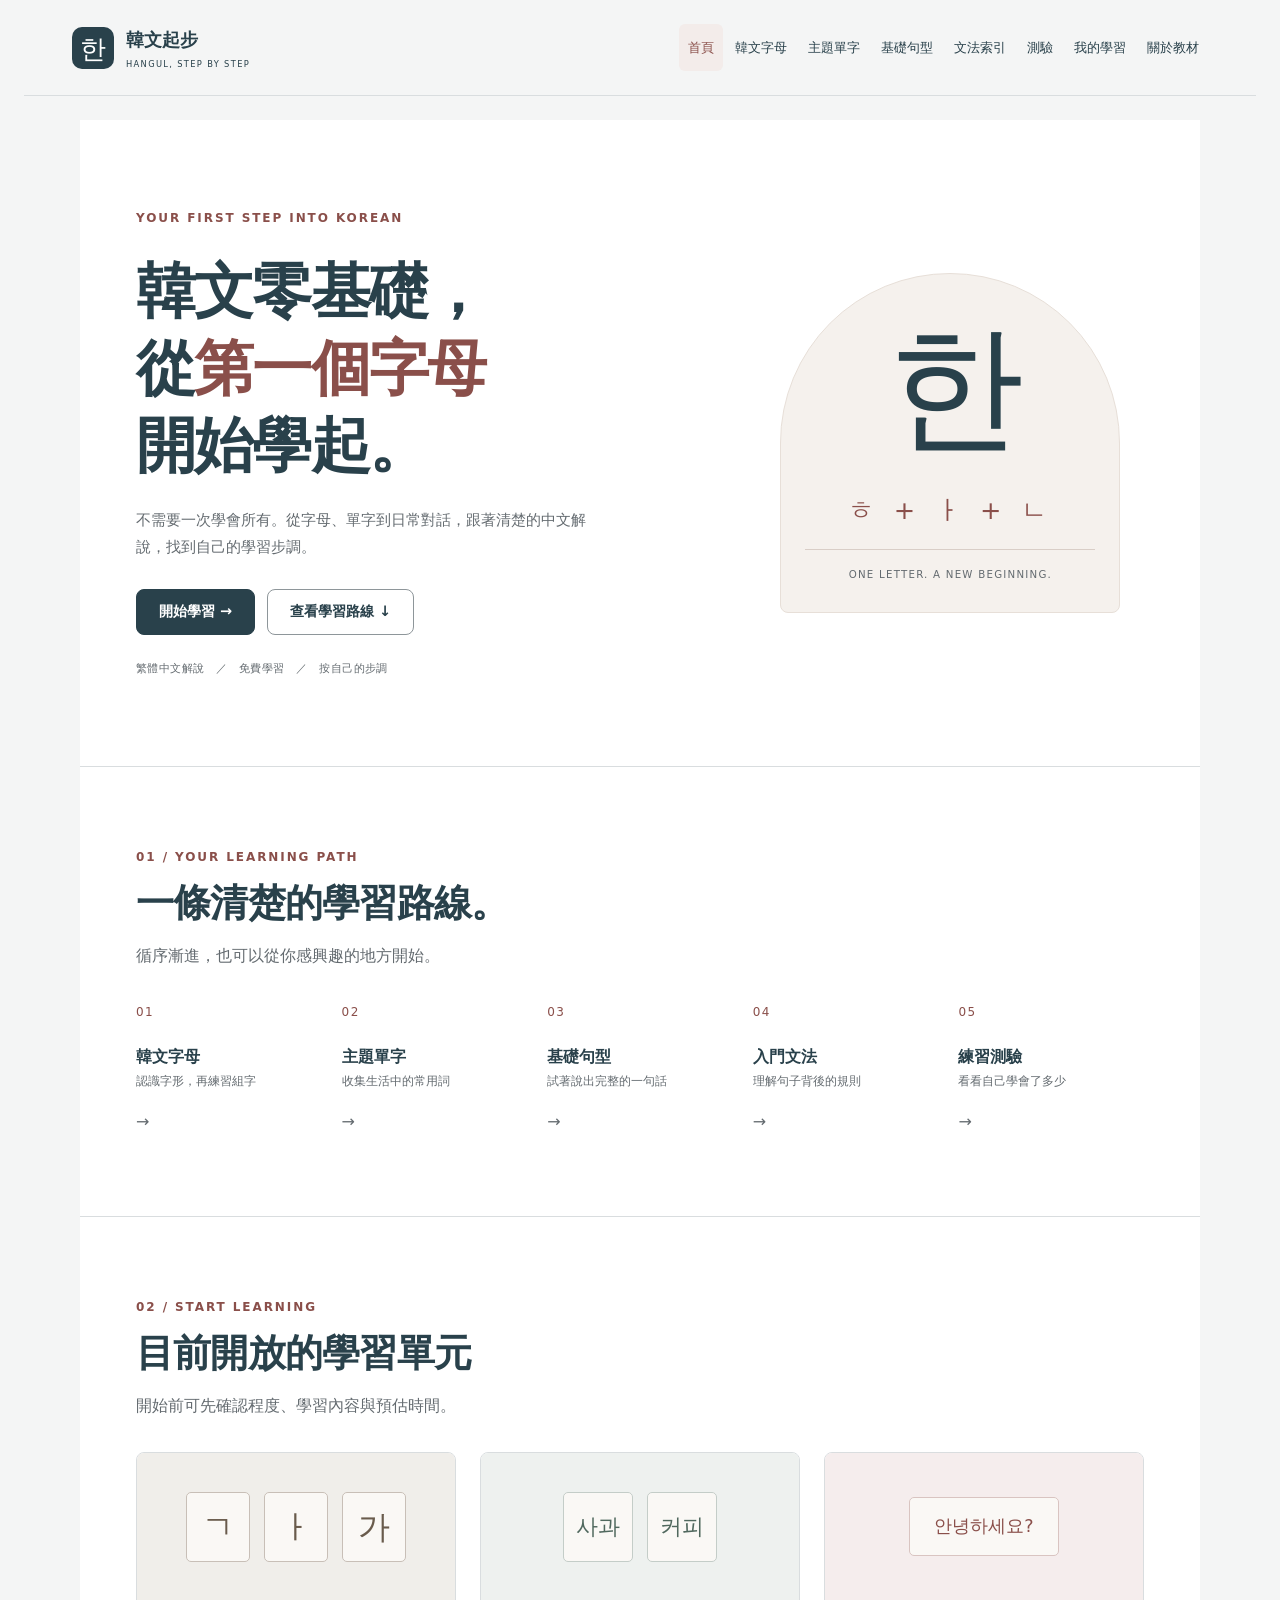
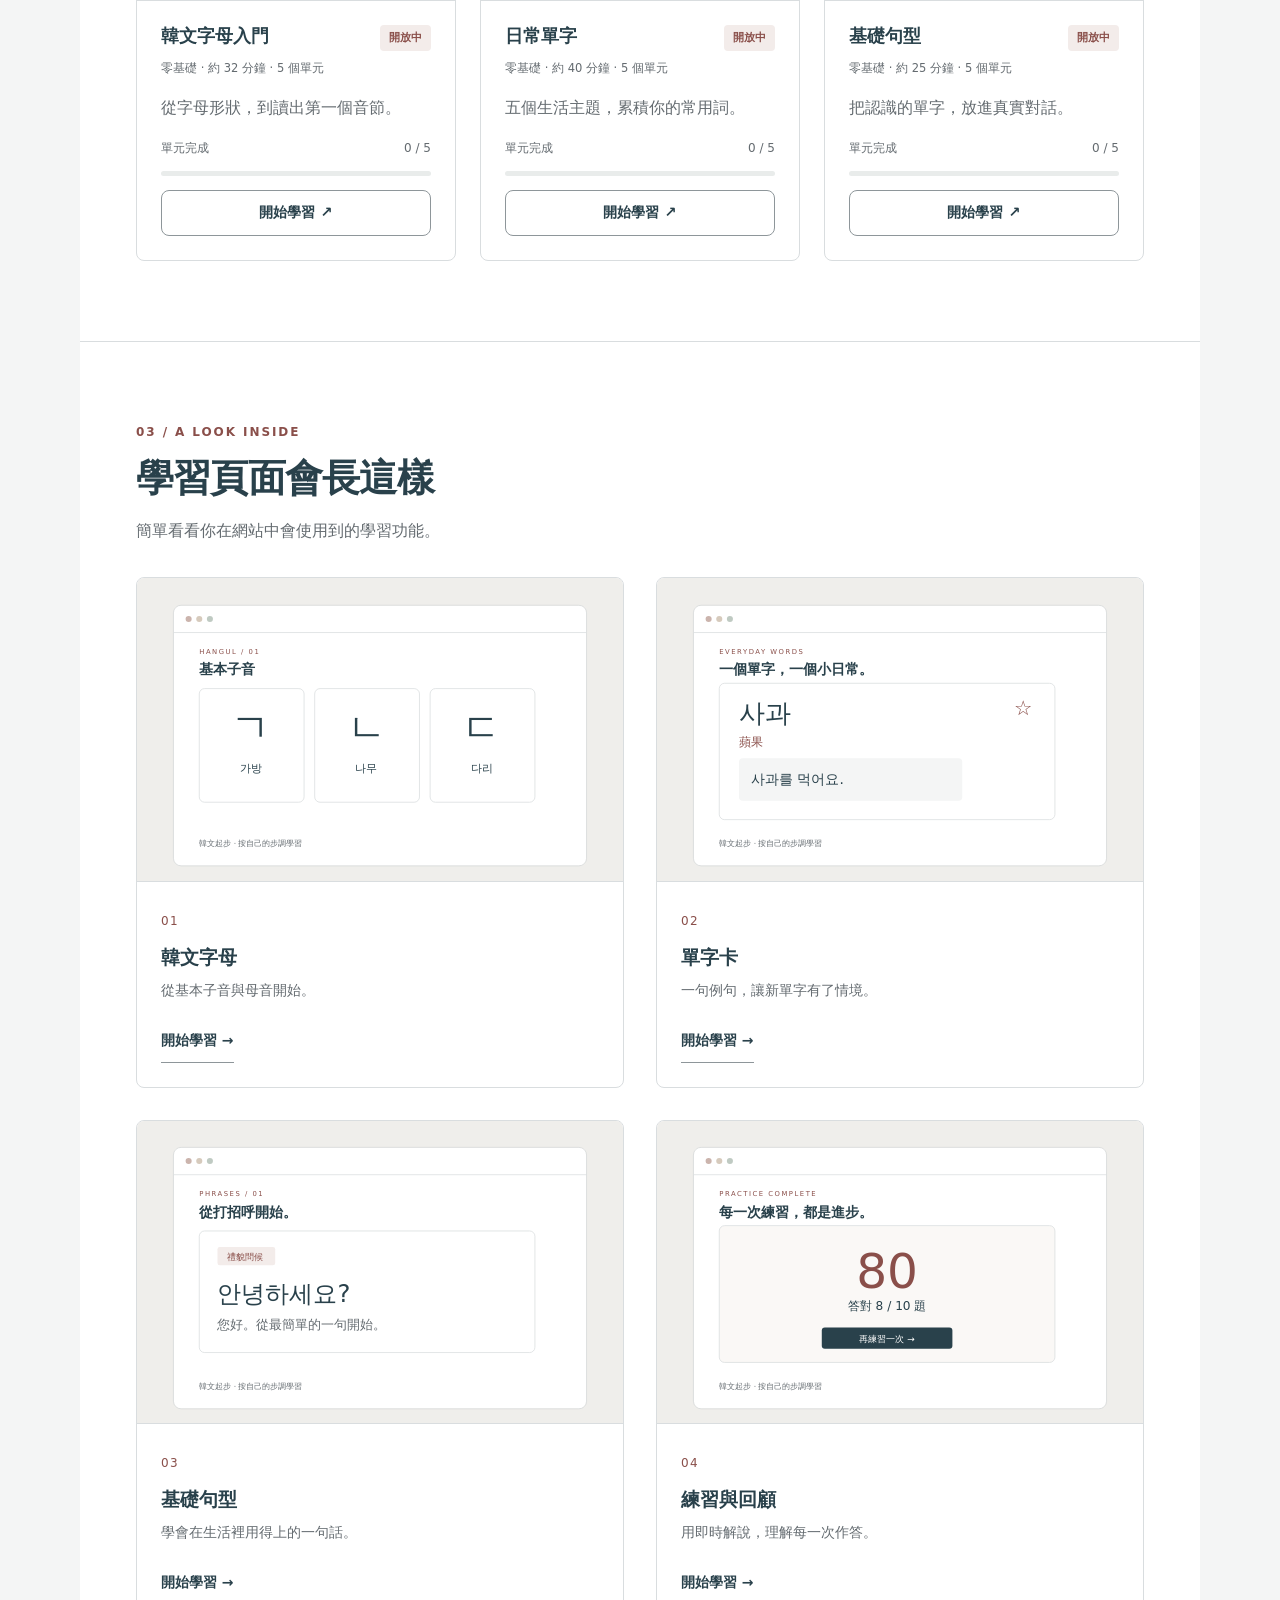
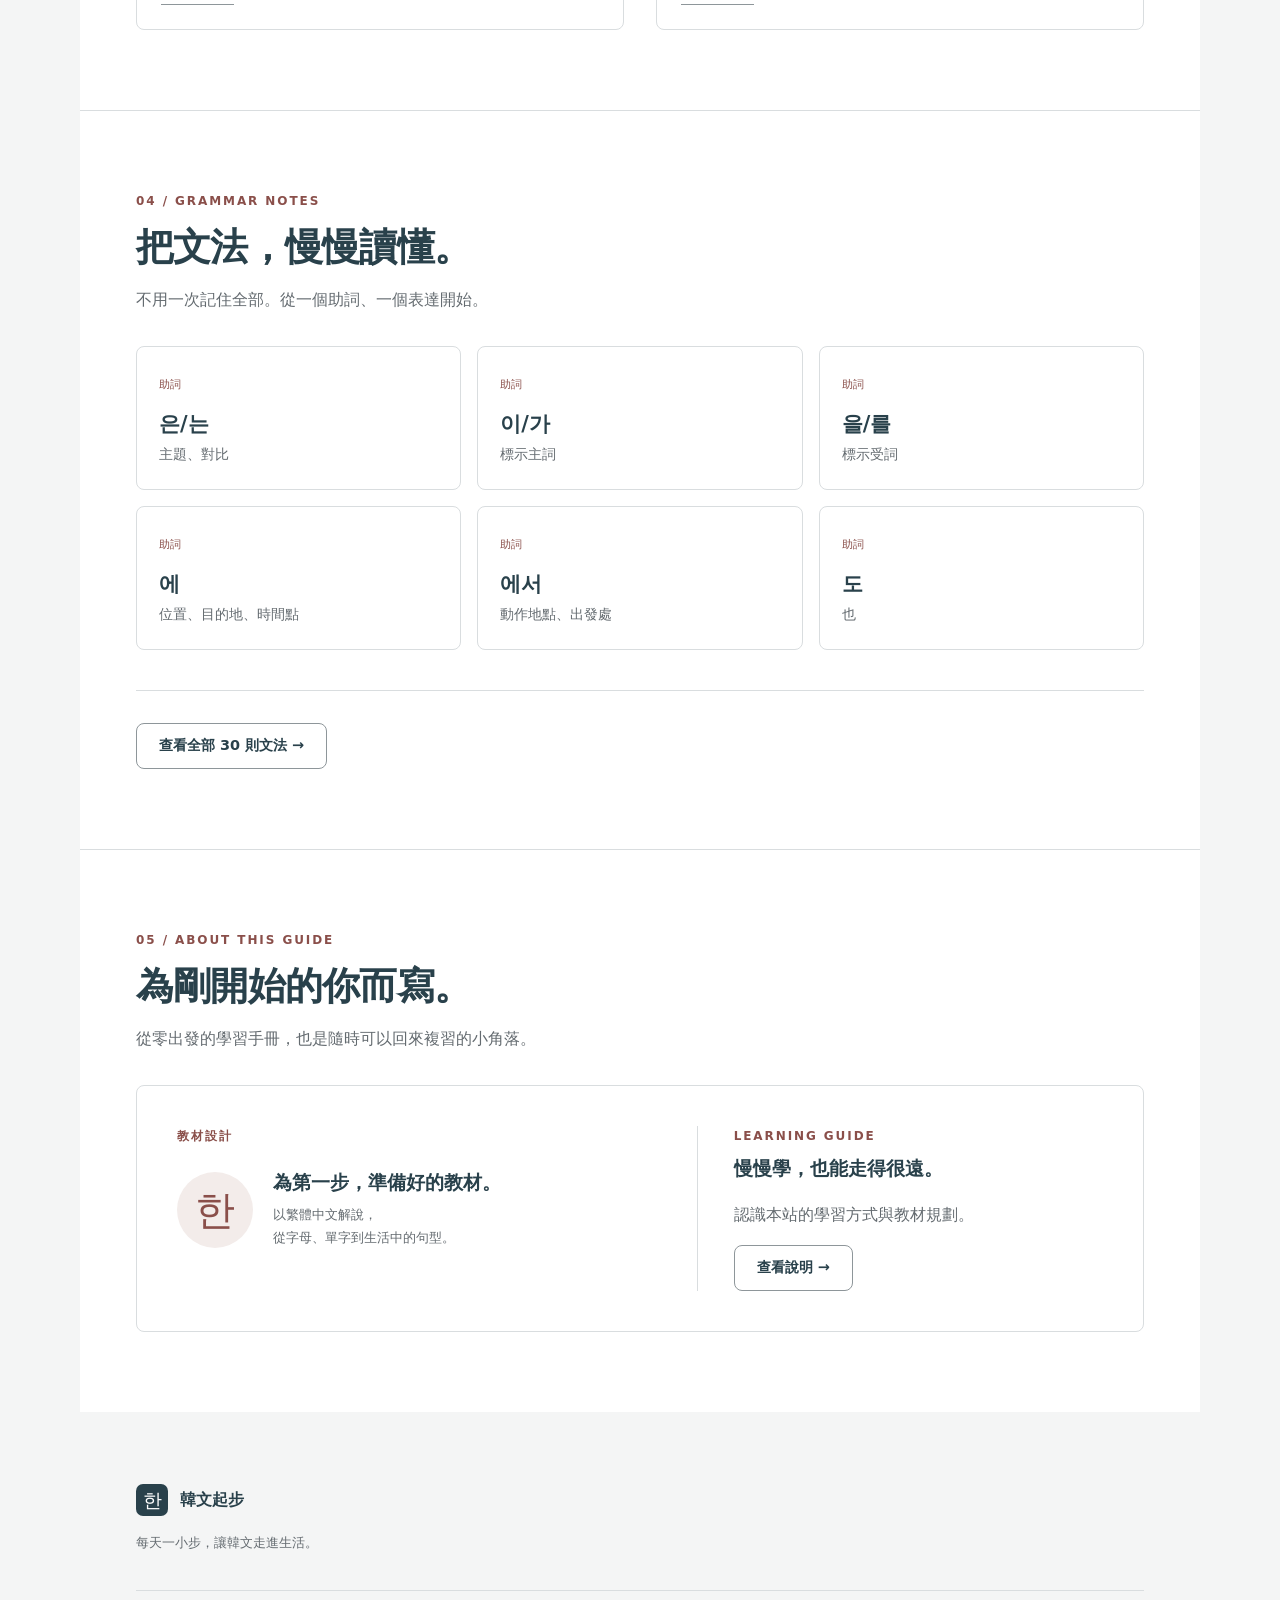
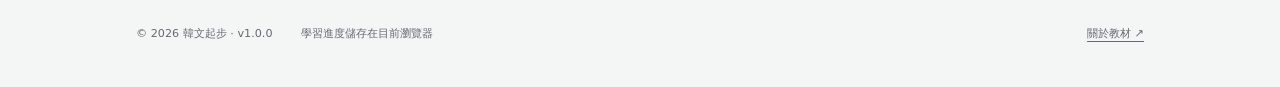
==== index.html @ 3eb202f6 "git commit" ====
<!doctype html>
<html lang="zh-Hant">
<head>
  <meta charset="utf-8">
  <meta name="viewport" content="width=device-width, initial-scale=1">
  <meta name="description" content="韓文起步：以繁體中文，從韓文字母、日常單字到句型與文法，按自己的步調開始學習。">
  <meta name="theme-color" content="#29414b">
  <meta name="application-name" content="韓文起步">
  <title>韓文起步｜從第一個字母開始</title>
  <link rel="icon" type="image/svg+xml" href="./assets/images/favicon.svg">
  <link rel="stylesheet" href="./assets/css/tokens.css">
  <link rel="stylesheet" href="./assets/css/base.css">
  <link rel="stylesheet" href="./assets/css/components.css">
  <link rel="stylesheet" href="./assets/css/pages.css">
  <script type="module" src="./assets/js/app.js"></script>
</head>
<body>
  <a class="skip-link" href="#main">跳至主要內容</a>
  <header class="site-header">
    <a class="brand" href="#/home" aria-label="韓文起步，回首頁"><span class="brand-mark" lang="ko">한</span><span>韓文起步<small>HANGUL, STEP BY STEP</small></span></a>
    <nav id="desktop-nav" class="desktop-nav" aria-label="主要導覽"></nav>
    <button id="menu-toggle" class="menu-toggle" aria-label="開啟選單" aria-expanded="false" aria-controls="mobile-menu"><span></span><span></span><span></span></button>
  </header>
  <dialog id="mobile-menu" class="mobile-menu" aria-label="主要導覽"><nav id="mobile-nav" aria-label="行動版主要導覽"></nav><button id="menu-close" class="button secondary">關閉選單 ×</button></dialog>
  <div id="storage-notice" class="notice global-notice" role="status" hidden></div>
  <main id="main" tabindex="-1"><div class="loading" role="status">正在準備你的韓文學習手冊…</div></main>
  <footer class="site-footer"><a class="brand footer-brand" href="#/home"><span class="brand-mark" lang="ko">한</span><span>韓文起步</span></a><p>每天一小步，讓韓文走進生活。</p><div class="footer-meta"><span>© 2026 韓文起步 · v1.0.0</span><span>學習進度儲存在目前瀏覽器</span><a href="#/about">關於教材 ↗</a></div></footer>
  <dialog id="confirm-dialog" class="confirm-dialog" aria-labelledby="dialog-title" aria-describedby="dialog-description"><h2 id="dialog-title"></h2><p id="dialog-description"></p><div class="actions"><button id="dialog-cancel" class="button secondary">取消</button><button id="dialog-confirm" class="button">確定</button></div></dialog>
  <div id="announcer" class="sr-only" role="status" aria-live="polite"></div>
  <noscript><p class="notice">請啟用 JavaScript，才能使用教材、測驗與學習進度。</p></noscript>
</body>
</html>
---- assets/css/tokens.css ----
:root {
  --color-bg: #f4f5f5;
  --color-surface: #fff;
  --color-text: #29414b;
  --color-text-muted: #646b70;
  --color-border: #d9dddf;
  --color-border-strong: #8e969a;
  --color-accent: #8a4f4a;
  --color-accent-soft: #f3ecea;
  --color-success: #2c7a68;
  --color-danger: #a85151;
  --color-focus: #29414b;
  --font-sans: system-ui, -apple-system, "PingFang TC", "Microsoft JhengHei", "Noto Sans TC", "Apple SD Gothic Neo", "Malgun Gothic", "Noto Sans KR", sans-serif;
  --container-width: 1120px;
  --content-width: 840px;
  --radius-sm: 8px;
  --radius-md: 16px;
  --space-1: 8px;
  --space-2: 16px;
  --space-3: 24px;
  --space-4: 32px;
  --space-5: 48px;
  --space-6: 72px;
  --space-7: 112px;
}
---- assets/css/base.css ----
* { box-sizing: border-box; }
html { scroll-behavior: smooth; }
body { margin: 0; background: var(--color-bg); color: var(--color-text); font: 1rem/1.75 var(--font-sans); }
body.menu-open, body.dialog-open { overflow: hidden; }
button, input, select { font: inherit; }
button, a { -webkit-tap-highlight-color: transparent; }
button { cursor: pointer; }
a { color: inherit; text-underline-offset: 4px; }
img { display: block; max-width: 100%; height: auto; }
h1, h2, h3, p { margin-top: 0; }
h1, h2, h3 { line-height: 1.3; }
h3 { font-size: 1.2rem; }
p { margin-bottom: 1rem; }
button:disabled { cursor: not-allowed; opacity: .55; }
[hidden] { display: none !important; }
:focus-visible { outline: 2px solid var(--color-focus); outline-offset: 4px; }
h1:focus, main:focus { outline: none; }
::selection { background: #ead5ce; }
.sr-only { position: absolute; width: 1px; height: 1px; padding: 0; margin: -1px; overflow: hidden; clip-path: inset(50%); white-space: nowrap; border: 0; }
.skip-link { position: fixed; top: 8px; left: 8px; padding: 12px 24px; z-index: 100; background: white; transform: translateY(-160%); }
.skip-link:focus { transform: translateY(0); }
#main { max-width: var(--container-width); min-height: 65vh; margin: 0 auto; background: var(--color-surface); }
.section, .page-hero, .reading { padding: 48px 20px; }
.section + .section { border-top: 1px solid var(--color-border); }
.reading { max-width: var(--content-width); margin: auto; }
.page-hero { border-bottom: 1px solid var(--color-border); }
.page-title { font-size: clamp(2.25rem, 5vw, 4.5rem); line-height: 1.12; font-weight: 700; letter-spacing: -.03em; margin-bottom: 24px; }
.section-title { font-size: clamp(1.75rem, 3vw, 2.75rem); line-height: 1.2; letter-spacing: -.02em; margin-bottom: 16px; }
.eyebrow { color: var(--color-accent); font-size: .75rem; letter-spacing: .16em; font-weight: 650; margin-bottom: 24px; }
.muted, .description { color: var(--color-text-muted); }
.description { max-width: 650px; }
.section-heading { margin-bottom: 32px; }
.section-heading .eyebrow { margin-bottom: 12px; }
.section-heading p:last-child { margin-bottom: 0; }
.grid { display: grid; grid-template-columns: minmax(0, 1fr); gap: 24px; }
.stack { display: grid; gap: 24px; }
.actions { display: flex; flex-wrap: wrap; align-items: center; gap: 12px; }
.loading { padding: 80px 24px; text-align: center; }
@media (min-width: 600px) {
  .section, .page-hero, .reading { padding: 64px 32px; }
  .grid { grid-template-columns: repeat(2, minmax(0, 1fr)); }
}
@media (min-width: 1024px) {
  #main { margin-top: 24px; margin-bottom: 24px; }
  .section { padding: 80px 56px; }
  .page-hero { padding: 88px 56px; }
  .reading { padding: 64px 32px; }
  .grid { grid-template-columns: repeat(3, minmax(0, 1fr)); }
}
@media (prefers-reduced-motion: reduce) {
  *, *::before, *::after { scroll-behavior: auto !important; transition: none !important; animation: none !important; }
  .card:hover { transform: none !important; }
}
---- assets/css/components.css ----
.site-header { display: flex; align-items: center; justify-content: space-between; gap: 16px; min-height: 72px; max-width: 1232px; padding: 12px 20px; margin: auto; border-bottom: 1px solid var(--color-border); }
.brand { display: inline-flex; align-items: center; gap: 12px; text-decoration: none; font-size: 1.15rem; font-weight: 700; flex-shrink: 0; }
.brand-mark { display: grid; place-items: center; width: 42px; height: 42px; background: var(--color-text); color: white; border-radius: 10px; font-size: 1.6rem; font-weight: 500; }
.brand small { display: block; margin-top: 1px; font-size: .52rem; letter-spacing: .16em; font-weight: 500; }
.desktop-nav { display: none; gap: 3px; align-items: center; }
.nav-link { text-decoration: none; padding: 12px 9px; min-height: 44px; font-size: .83rem; border-radius: 6px; }
.nav-link:hover, .nav-link[aria-current="page"] { color: var(--color-accent); background: var(--color-accent-soft); }
.menu-toggle { display: grid; align-content: center; gap: 5px; width: 48px; height: 48px; padding: 12px; background: transparent; border: 1px solid var(--color-border-strong); border-radius: 8px; }
.menu-toggle span { height: 2px; background: var(--color-text); }
.mobile-menu { position: fixed; inset: 0 0 0 auto; width: min(340px, 90vw); height: 100dvh; max-height: none; border: 0; margin: 0; padding: 36px 24px; background: white; color: var(--color-text); }
.mobile-menu nav { display: grid; gap: 5px; margin-bottom: 24px; }
.mobile-menu .nav-link { font-size: 1rem; padding: 12px; }
dialog::backdrop { background: rgb(24 38 43 / .4); }
.button { display: inline-flex; align-items: center; justify-content: center; gap: 10px; padding: 11px 22px; min-height: 46px; border: 1px solid var(--color-text); border-radius: var(--radius-sm); background: var(--color-text); color: white; font-size: .9rem; font-weight: 600; line-height: 1.5; text-decoration: none; transition: background .18s; }
.button:hover:not(:disabled) { background: #3c5661; }
.button.secondary { background: white; color: var(--color-text); border-color: var(--color-border-strong); }
.button.secondary:hover:not(:disabled) { background: var(--color-bg); }
.button.small { font-size: .8rem; padding: 10px 14px; }
.button.done { color: var(--color-success); background: #f0f7f4; border-color: var(--color-success); }
.text-link { display: inline-flex; align-items: center; min-height: 44px; font-weight: 600; font-size: .875rem; text-decoration: none; border-bottom: 1px solid var(--color-border-strong); }
.card { border: 1px solid var(--color-border); border-radius: var(--radius-sm); background: white; padding: 24px; min-width: 0; }
a.card { display: block; color: inherit; text-decoration: none; transition: border-color .18s, transform .18s, box-shadow .18s; }
a.card:hover { border-color: var(--color-border-strong); transform: translateY(-2px); box-shadow: 0 4px 12px rgb(41 65 75 / .04); }
.card p:last-child { margin-bottom: 0; }
.card-top { display: flex; justify-content: space-between; align-items: flex-start; gap: 12px; }
.badge { display: inline-block; padding: 3px 9px; background: var(--color-accent-soft); color: var(--color-accent); border-radius: 4px; font-size: .7rem; white-space: nowrap; font-weight: 600; }
.badge.complete { background: #edf5f1; color: var(--color-success); }
.number { color: var(--color-accent); font-size: .75rem; letter-spacing: .12em; }
.progress-track { width: 100%; height: 5px; background: #e9eceb; border-radius: 3px; overflow: hidden; }
.progress-fill { height: 100%; background: var(--color-accent); }
.progress-caption { display: flex; justify-content: space-between; margin: 12px 0; font-size: .75rem; color: var(--color-text-muted); }
.grammar-grid { display: grid; grid-template-columns: minmax(0, 1fr); gap: 16px; }
.grammar-card { min-height: 140px; padding: 22px; }
.grammar-card h3 { font-size: 1.3rem; margin: 14px 0 5px; }
.grammar-card p { font-size: .85rem; color: var(--color-text-muted); }
.grammar-card .category { font-size: .68rem; color: var(--color-accent); }
.read-mark { float: right; color: var(--color-success); }
.filters { display: flex; gap: 10px; flex-wrap: wrap; margin-bottom: 32px; }
.filter { min-height: 44px; padding: 8px 16px; border: 1px solid var(--color-border-strong); border-radius: 6px; color: var(--color-text-muted); background: white; font-size: .85rem; }
.filter[aria-pressed="true"] { background: var(--color-text); border-color: var(--color-text); color: white; }
.notice { padding: 16px 20px; border: 1px solid var(--color-border); border-left: 3px solid var(--color-accent); background: #faf7f5; color: var(--color-text); font-size: .875rem; border-radius: 4px; }
.global-notice { max-width: 1120px; margin: 16px auto; }
.empty-state { text-align: center; border: 1px dashed var(--color-border-strong); padding: 40px 24px; border-radius: 8px; }
.confirm-dialog { width: min(480px, calc(100% - 40px)); padding: 32px; border: 1px solid var(--color-border); border-radius: 16px; color: var(--color-text); }
.confirm-dialog h2 { font-size: 1.4rem; }
.confirm-dialog .actions { justify-content: flex-end; margin-top: 28px; }
.site-footer { max-width: 1120px; margin: auto; padding: 48px 20px 32px; }
.site-footer > p { color: var(--color-text-muted); font-size: .8rem; margin: 16px 0 36px; }
.footer-brand .brand-mark { width: 32px; height: 32px; font-size: 1.2rem; border-radius: 7px; }
.footer-brand { font-size: 1rem; }
.footer-meta { border-top: 1px solid var(--color-border); padding-top: 20px; display: flex; flex-wrap: wrap; gap: 12px 28px; color: var(--color-text-muted); font-size: .7rem; align-items: center; }
.footer-meta a { display: inline-flex; min-height: 44px; align-items: center; }
@media (min-width: 600px) { .grammar-grid { grid-template-columns: repeat(2, minmax(0, 1fr)); } .site-header { padding-inline: 32px; } .site-footer { padding-inline: 32px; } }
@media (min-width: 1024px) { .desktop-nav { display: flex; } .menu-toggle { display: none; } .site-header { min-height: 96px; padding-inline: 48px; } .grammar-grid { grid-template-columns: repeat(3, minmax(0, 1fr)); } .site-footer { padding-inline: 56px; } .footer-meta a { margin-left: auto; } }
---- assets/css/pages.css ----
.home-hero { display: grid; gap: 40px; align-items: center; position: relative; }
.home-hero .page-title { line-height: 1.28; }
.home-hero .page-title em { color: var(--color-accent); font-style: normal; }
.home-hero .description { font-size: .95rem; max-width: 450px; margin-bottom: 28px; }
.hero-footnote { margin: 24px 0 0; color: var(--color-text-muted); font-size: .7rem; letter-spacing: .04em; }
.letter-composition { aspect-ratio: 1; padding: 24px; background: #f5f1ed; border: 1px solid #e7dfd8; border-radius: 50% 50% 8px 8px; display: flex; flex-direction: column; justify-content: center; text-align: center; max-width: 340px; width: 100%; margin: auto; }
.letter-composition .large-hangul { font-size: clamp(5rem, 14vw, 8.5rem); font-weight: 450; line-height: 1.25; letter-spacing: -.08em; }
.letter-composition .letter-equation { font-size: 1.6rem; letter-spacing: .22em; padding: 16px 0; color: var(--color-accent); }
.letter-composition .caption { font-size: .64rem; letter-spacing: .12em; color: var(--color-text-muted); border-top: 1px solid #d9cec7; padding-top: 16px; }
.route-steps { display: grid; gap: 0; }
.route-step { display: grid; grid-template-columns: 34px 1fr 20px; align-items: center; gap: 16px; padding: 22px 0; text-decoration: none; border-bottom: 1px solid var(--color-border); }
.route-step h3 { font-size: 1rem; margin: 0 0 3px; }
.route-step p { font-size: .75rem; margin: 0; color: var(--color-text-muted); }
.route-step:hover h3 { color: var(--color-accent); }
.course-card { padding: 0; overflow: hidden; }
.course-art { height: 148px; background: #f0eeea; display: flex; gap: 14px; align-items: center; justify-content: center; border-bottom: 1px solid var(--color-border); }
.course-art span { display: grid; place-items: center; border: 1px solid #c8bfb7; background: #faf8f5; width: 64px; height: 70px; font-size: 2rem; color: #695b4c; border-radius: 5px; }
.course-art.words { background: #eef1ef; }
.course-art.words span { color: #50685e; border-color: #c4cdc8; width: auto; padding: 12px; font-size: 1.4rem; }
.course-art.sentences { background: #f5eded; }
.course-art.sentences span { font-size: 1.1rem; color: var(--color-accent); width: auto; height: auto; padding: 13px 24px; border-color: #d9c4c1; }
.course-body { padding: 24px; }
.course-body h3 { font-size: 1.1rem; margin-bottom: 10px; }
.course-body .meta { color: var(--color-text-muted); font-size: .72rem; }
.course-body .button { margin-top: 14px; width: 100%; }
.showcase-grid { gap: 32px; }
.showcase-card { padding: 0; overflow: hidden; }
.showcase-card img { width: 100%; aspect-ratio: 16 / 10; object-fit: cover; border-bottom: 1px solid var(--color-border); }
.showcase-body { padding: 24px; }
.showcase-body h3 { margin: 12px 0 8px; }
.showcase-body p { color: var(--color-text-muted); font-size: .85rem; }
.info-card { padding: 32px; display: grid; gap: 32px; }
.info-profile { display: flex; align-items: center; gap: 20px; }
.info-icon { display: grid; place-items: center; flex-shrink: 0; width: 76px; height: 76px; border-radius: 50%; background: var(--color-accent-soft); color: var(--color-accent); font-size: 2.5rem; }
.info-profile h3 { margin-bottom: 8px; }
.info-profile p { font-size: .82rem; }
.info-guide { border-top: 1px solid var(--color-border); padding-top: 24px; }
.info-guide .eyebrow { margin-bottom: 10px; }
.progress-summary { background: #faf8f6; }
.stats { display: grid; gap: 24px; grid-template-columns: repeat(2, minmax(0, 1fr)); }
.stat strong { display: block; font-size: 2.5rem; line-height: 1.2; font-weight: 600; }
.stat span { color: var(--color-text-muted); font-size: .78rem; }
.back-link { margin-bottom: 24px; display: inline-flex; min-height: 44px; align-items: center; color: var(--color-text-muted); font-size: .85rem; }
.lesson-symbol { font-size: 3.5rem; line-height: 1.3; margin-bottom: 20px; }
.letter-grid { display: grid; grid-template-columns: minmax(0, 1fr); gap: 16px; }
.letter-card h2 { font-size: 3.5rem; font-weight: 500; margin: 8px 0 20px; }
.letter-card .explanation { font-size: .85rem; color: var(--color-text-muted); }
.letter-card .example { border-top: 1px solid var(--color-border); padding-top: 14px; font-size: .9rem; }
.speech-note { color: var(--color-text-muted); font-size: .8rem; margin: 0 0 24px; }
.vocabulary-card h2 { font-size: 1.8rem; margin-bottom: 6px; font-weight: 600; overflow-wrap: anywhere; }
.vocabulary-card .meaning { color: var(--color-accent); font-size: .875rem; margin-bottom: 20px; }
.example-block { padding: 20px; background: var(--color-bg); border-radius: 6px; margin: 20px 0; }
.example-block p { margin: 0; }
.example-block [lang="ko"] { font-size: 1.12rem; margin-bottom: 6px; }
.example-block .muted { font-size: .85rem; }
.vocabulary-card .example-block { min-height: 112px; }
.vocabulary-card .actions { margin-top: 20px; }
.favorite[aria-pressed="true"] { border-color: var(--color-accent); color: var(--color-accent); background: var(--color-accent-soft); }
.sentence-card h2 { font-size: clamp(1.35rem, 4vw, 1.9rem); line-height: 1.5; margin-top: 20px; }
.sentence-card .translation { color: var(--color-accent); }
.lesson-end { border-top: 1px solid var(--color-border); margin-top: 40px; padding-top: 32px; }
.grammar-detail h2 { font-size: 1.45rem; margin-top: 36px; }
.grammar-pagination { display: flex; flex-wrap: wrap; justify-content: space-between; gap: 12px; padding-top: 32px; margin-top: 32px; border-top: 1px solid var(--color-border); }
.quiz-banks { display: grid; gap: 12px; margin-bottom: 32px; }
.quiz-bank { display: flex; align-items: center; gap: 14px; border: 1px solid var(--color-border-strong); padding: 18px 20px; border-radius: 8px; cursor: pointer; }
.quiz-bank:has(input:checked) { background: var(--color-accent-soft); border-color: var(--color-accent); }
input[type="radio"] { width: 20px; height: 20px; accent-color: var(--color-accent); flex-shrink: 0; }
.quiz-bank small { display: block; color: var(--color-text-muted); }
fieldset { min-width: 0; margin: 0; padding: 0; border: 0; }
legend { margin-bottom: 20px; font-weight: 600; }
.quiz-header { display: flex; justify-content: space-between; gap: 16px; font-size: .8rem; margin-bottom: 16px; }
.quiz-question { margin: 32px 0; font-size: clamp(1.4rem, 4vw, 2rem); line-height: 1.5; }
.quiz-options { display: grid; gap: 12px; }
.quiz-option { display: flex; align-items: center; gap: 14px; width: 100%; text-align: left; min-height: 64px; padding: 16px; background: white; border: 1px solid var(--color-border-strong); border-radius: 8px; color: var(--color-text); }
.quiz-option .option-letter { display: grid; place-items: center; width: 30px; height: 30px; background: var(--color-bg); border-radius: 5px; font-size: .75rem; flex-shrink: 0; }
.quiz-option[aria-pressed="true"] { border-color: var(--color-text); background: #eef2f3; }
.quiz-option.correct { border-color: var(--color-success); background: #eff7f3; }
.quiz-option.incorrect { border-color: var(--color-danger); background: #faf0ef; }
.quiz-option:disabled { opacity: 1; }
.quiz-feedback { margin: 24px 0; }
.quiz-feedback:empty { display: none; }
.quiz-feedback.success { border-color: var(--color-success); }
.quiz-submit { margin-top: 24px; }
.result-score { font-size: 5rem; line-height: 1.2; color: var(--color-accent); font-weight: 600; }
.result-card { text-align: center; padding: 48px 24px; background: #faf8f6; margin-bottom: 40px; }
.result-card .actions { justify-content: center; margin-top: 24px; }
.review-card p { margin-bottom: 10px; }
.review-card h3 { font-size: 1.05rem; }
.progress-list { list-style: none; padding: 0; }
.progress-list a { display: flex; align-items: center; justify-content: space-between; gap: 16px; min-height: 52px; border-bottom: 1px solid var(--color-border); text-decoration: none; padding: 12px 0; }
.progress-list .completed { color: var(--color-success); font-size: .8rem; }
.reset-area { border-top: 1px solid var(--color-border); margin-top: 40px; padding-top: 32px; }
.reading li > a { display: inline-flex; align-items: center; min-height: 44px; }
@media (min-width: 600px) {
  .letter-grid { grid-template-columns: repeat(2, minmax(0, 1fr)); }
  .showcase-grid { grid-template-columns: repeat(2, minmax(0, 1fr)); }
  .stats { grid-template-columns: repeat(4, minmax(0, 1fr)); }
  .quiz-banks { grid-template-columns: repeat(2, minmax(0, 1fr)); }
}
@media (min-width: 1024px) {
  .home-hero { grid-template-columns: 1.5fr 1fr; }
  .home-hero .page-title { font-size: 3.75rem; }
  .route-steps { grid-template-columns: repeat(5, minmax(0, 1fr)); gap: 20px; }
  .route-step { display: block; padding: 0; border: 0; }
  .route-step .number { display: block; margin-bottom: 24px; }
  .route-step .arrow { display: block; margin-top: 16px; color: var(--color-text-muted); }
  .letter-grid { grid-template-columns: repeat(3, minmax(0, 1fr)); }
  .info-card { grid-template-columns: 1.2fr 1fr; padding: 40px; }
  .info-guide { border-top: 0; border-left: 1px solid var(--color-border); padding: 0 0 0 36px; }
}
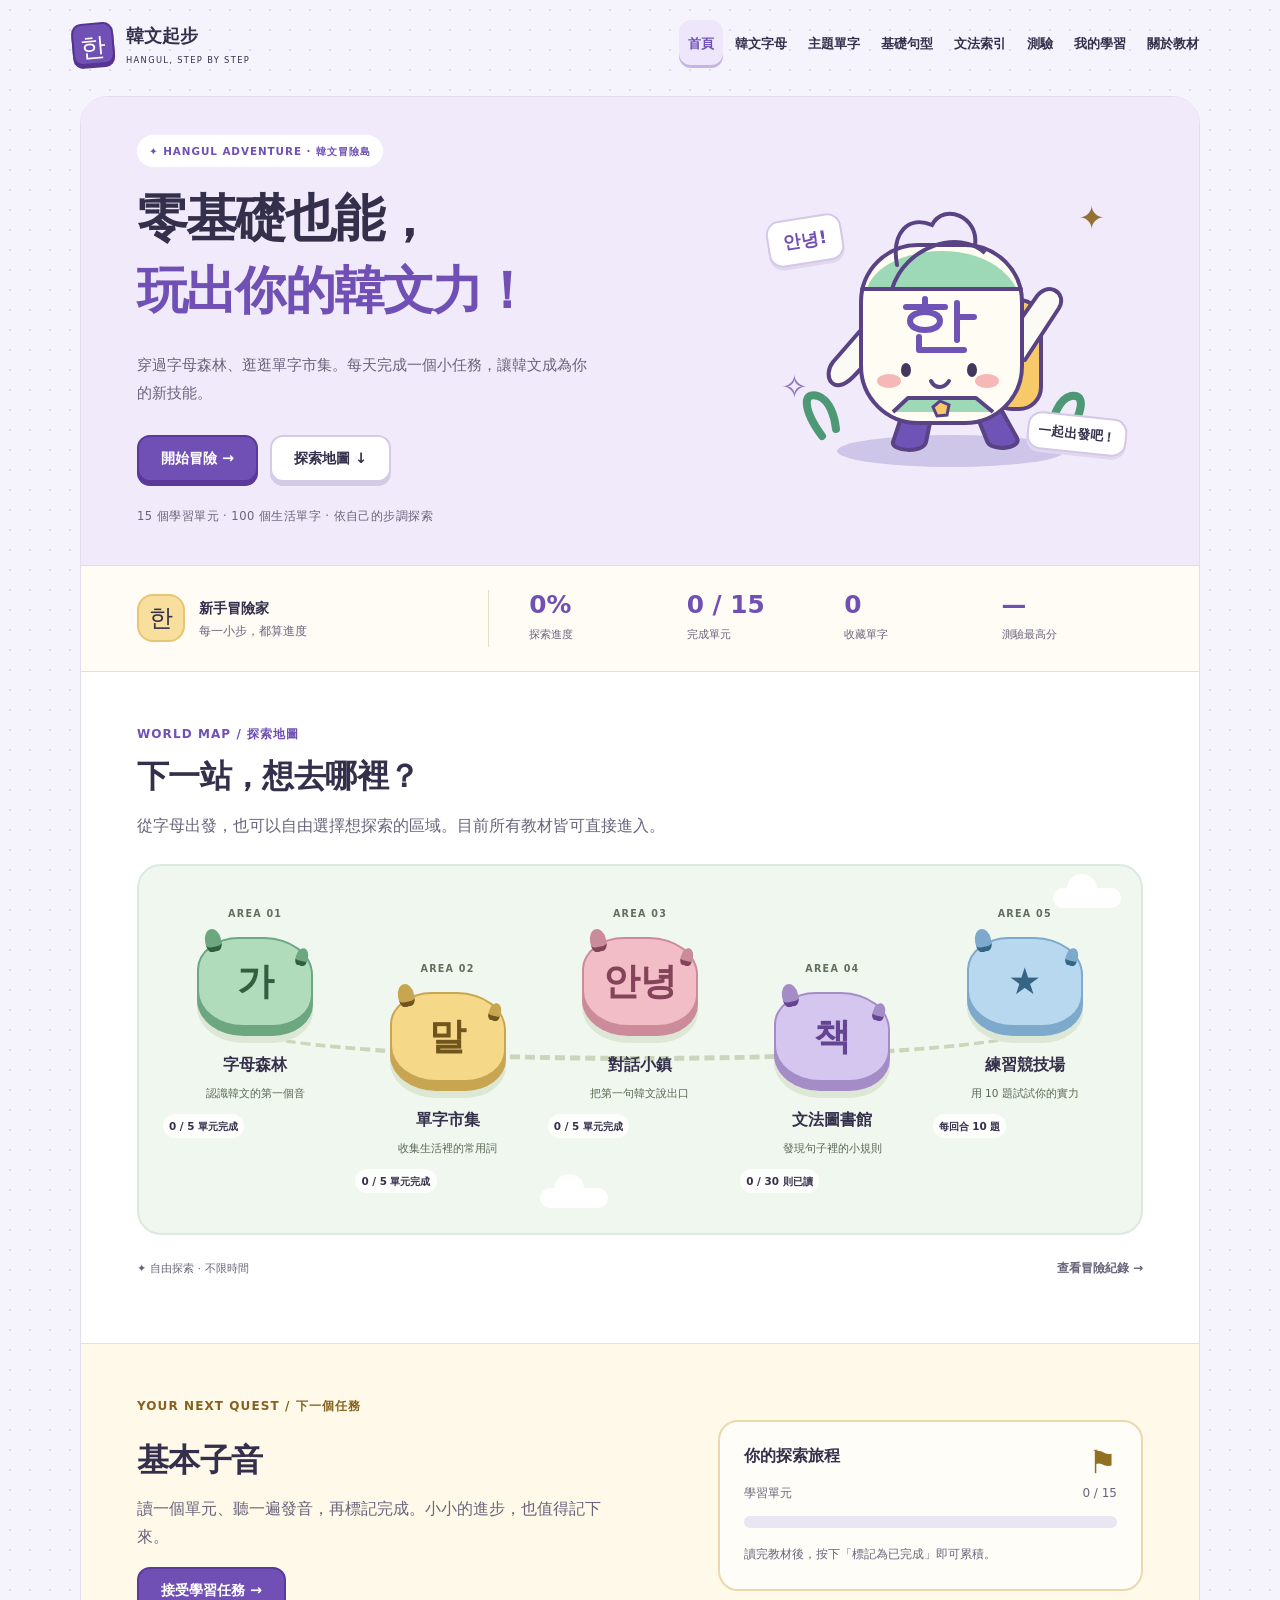
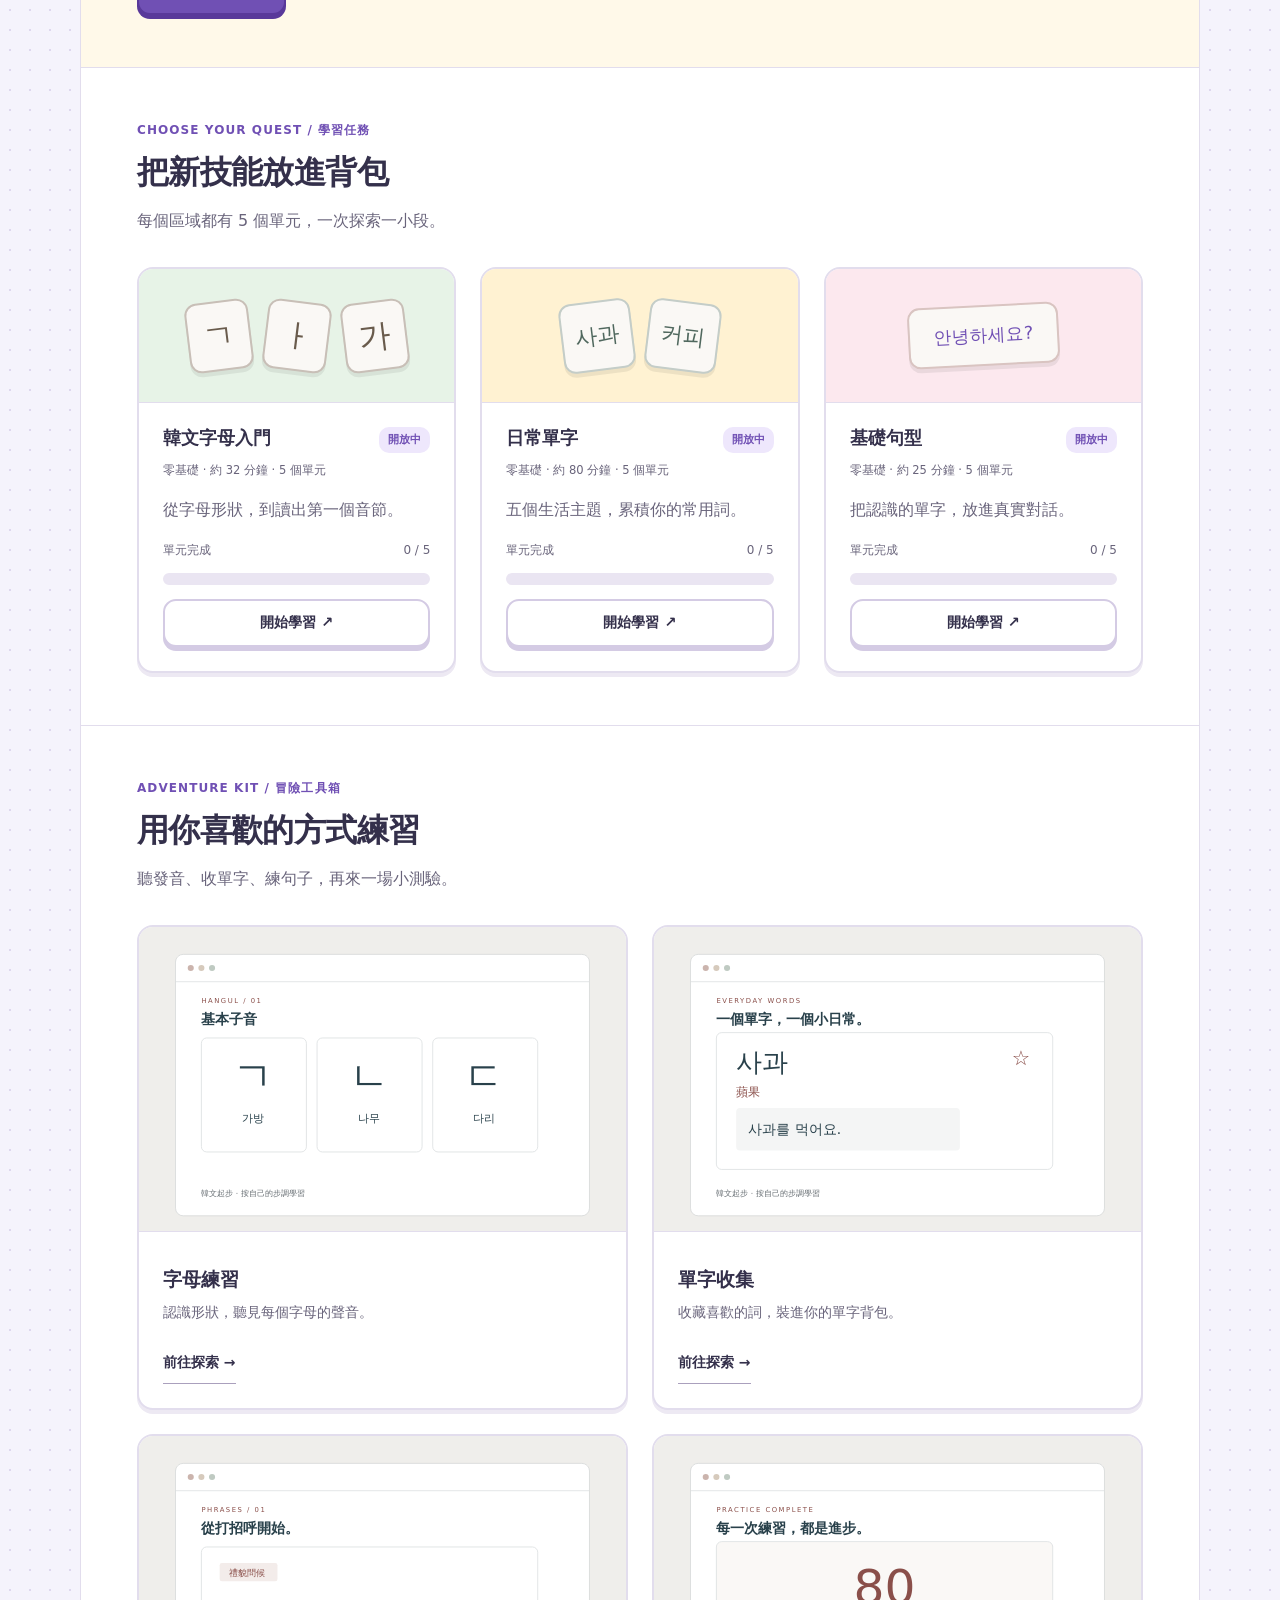
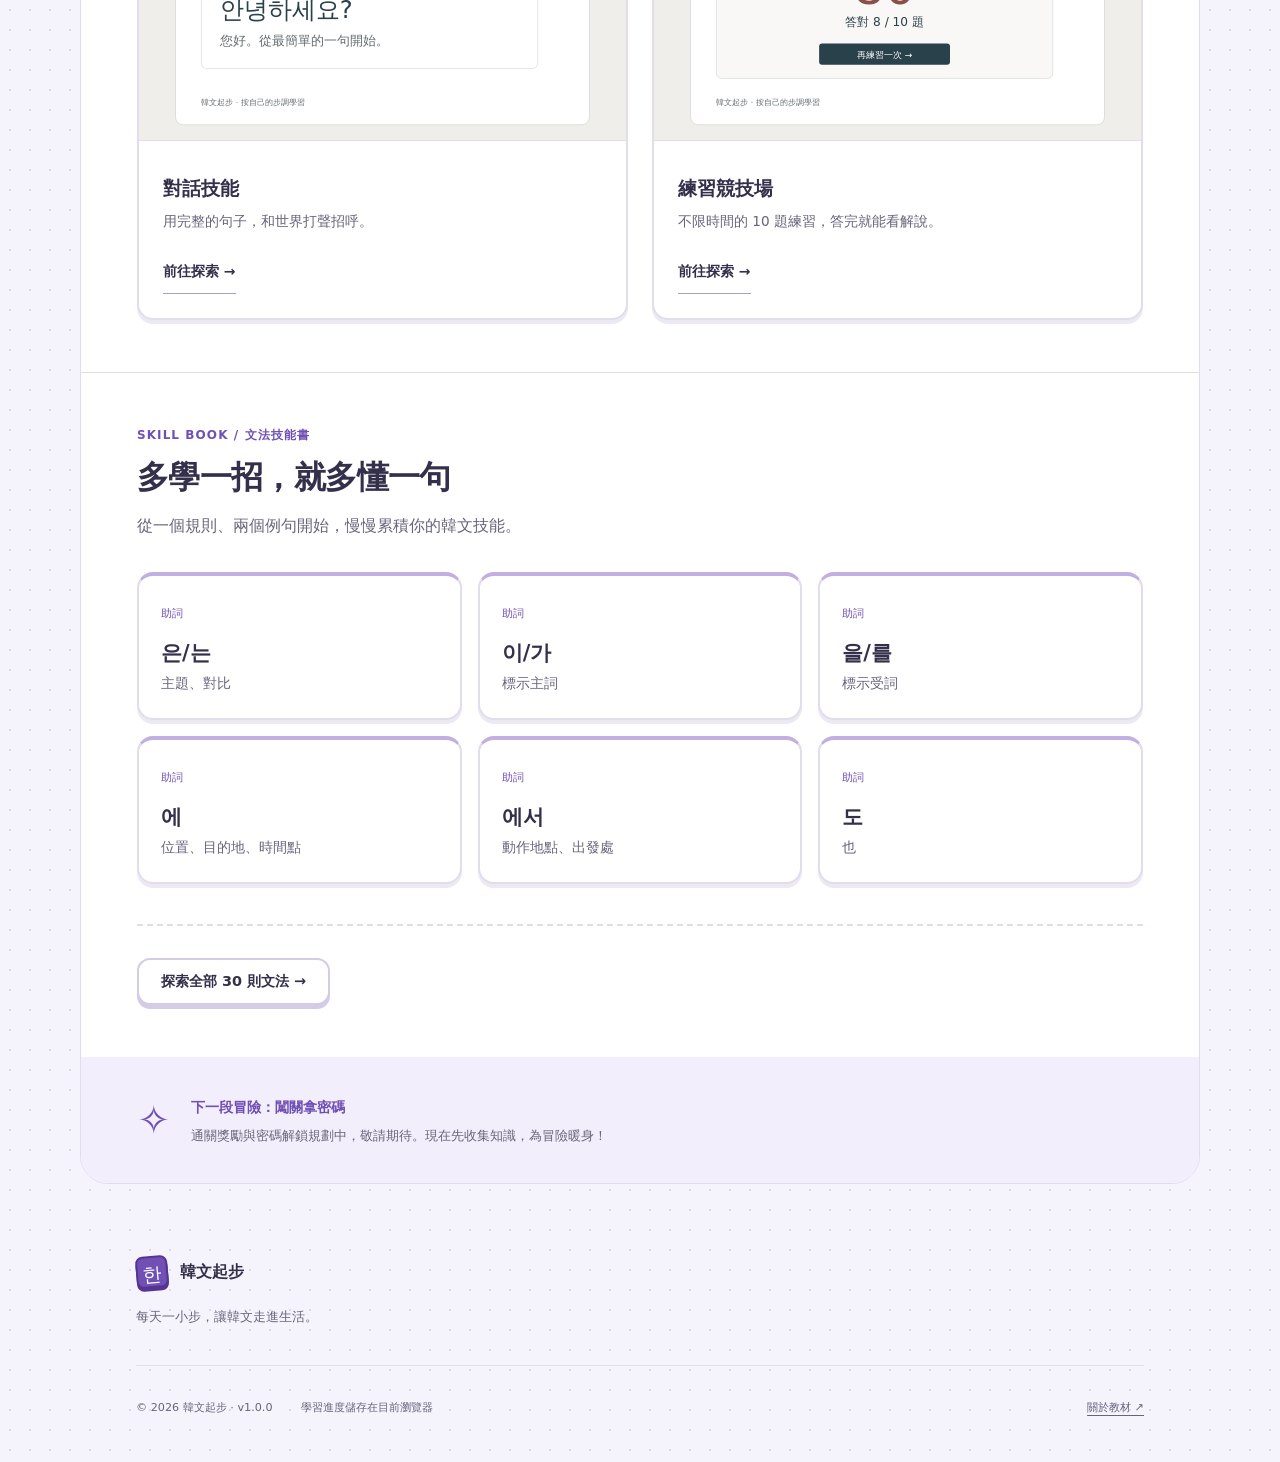
==== commit dd7f14b4: "feat: redesign learning site as a Korean adventure game" ====
--- a/index.html
+++ b/index.html
@@ -4,7 +4,7 @@
   <meta charset="utf-8">
   <meta name="viewport" content="width=device-width, initial-scale=1">
   <meta name="description" content="韓文起步：以繁體中文，從韓文字母、日常單字到句型與文法，按自己的步調開始學習。">
-  <meta name="theme-color" content="#29414b">
+  <meta name="theme-color" content="#7050b4">
   <meta name="application-name" content="韓文起步">
   <title>韓文起步｜從第一個字母開始</title>
   <link rel="icon" type="image/svg+xml" href="./assets/images/favicon.svg">
@@ -12,6 +12,7 @@
   <link rel="stylesheet" href="./assets/css/base.css">
   <link rel="stylesheet" href="./assets/css/components.css">
   <link rel="stylesheet" href="./assets/css/pages.css">
+  <link rel="stylesheet" href="./assets/css/game.css">
   <script type="module" src="./assets/js/app.js"></script>
 </head>
 <body>
--- a/assets/css/tokens.css
+++ b/assets/css/tokens.css
@@ -1,20 +1,20 @@
 :root {
-  --color-bg: #f4f5f5;
+  --color-bg: #f5f3fc;
   --color-surface: #fff;
-  --color-text: #29414b;
-  --color-text-muted: #646b70;
-  --color-border: #d9dddf;
-  --color-border-strong: #8e969a;
-  --color-accent: #8a4f4a;
-  --color-accent-soft: #f3ecea;
-  --color-success: #2c7a68;
+  --color-text: #34304b;
+  --color-text-muted: #69647b;
+  --color-border: #e2dded;
+  --color-border-strong: #aaa0bd;
+  --color-accent: #7050b4;
+  --color-accent-soft: #eee7fc;
+  --color-success: #287451;
   --color-danger: #a85151;
-  --color-focus: #29414b;
+  --color-focus: #583794;
   --font-sans: system-ui, -apple-system, "PingFang TC", "Microsoft JhengHei", "Noto Sans TC", "Apple SD Gothic Neo", "Malgun Gothic", "Noto Sans KR", sans-serif;
   --container-width: 1120px;
   --content-width: 840px;
-  --radius-sm: 8px;
-  --radius-md: 16px;
+  --radius-sm: 16px;
+  --radius-md: 24px;
   --space-1: 8px;
   --space-2: 16px;
   --space-3: 24px;
--- a/assets/css/game.css
+++ b/assets/css/game.css
@@ -0,0 +1,107 @@
+/* Adventure theme: shared controls, map, and learning screens. */
+body { background-image: radial-gradient(#ded7ee .8px, transparent .8px); background-size: 20px 20px; }
+::selection { background: #e0d4fa; }
+#main { border: 1px solid var(--color-border); border-radius: 28px; overflow: clip; }
+.site-header { border-bottom: 0; }
+.brand-mark { background: var(--color-accent); border: 2px solid #563592; box-shadow: 0 3px 0 #563592; transform: rotate(-5deg); }
+.nav-link { border-radius: 12px; font-weight: 650; }
+.nav-link[aria-current="page"] { box-shadow: inset 0 -3px 0 #c6b4e7; }
+.button { border: 2px solid #59399a; border-radius: 13px; background: var(--color-accent); box-shadow: 0 4px 0 #59399a; transition: transform .16s, box-shadow .16s, background .16s; }
+.button:hover:not(:disabled) { background: #60429f; transform: translateY(-2px); box-shadow: 0 6px 0 #59399a; }
+.button:active:not(:disabled) { transform: translateY(3px); box-shadow: 0 1px 0 #59399a; }
+.button.secondary { border-color: #d4cbe4; box-shadow: 0 4px 0 #d4cbe4; }
+.button.secondary:hover:not(:disabled) { background: #f7f3ff; box-shadow: 0 6px 0 #d4cbe4; }
+.button.done { background: #eaf8f0; border-color: #85b69a; box-shadow: 0 4px 0 #85b69a; }
+.button.done:hover:not(:disabled) { background: #d8f1e4; box-shadow: 0 6px 0 #85b69a; }
+.button:disabled { box-shadow: none; }
+.card { border-width: 2px; box-shadow: 0 4px 0 #ede9f3; }
+a.card:hover { border-color: #b59cd9; box-shadow: 0 6px 0 #e2d8f2; }
+.badge, .filter { border-radius: 10px; }
+.progress-track { height: 12px; border-radius: 20px; background: #eae5f2; border: 2px solid #eae5f2; }
+.progress-fill { border-radius: 20px; background: #7d5abc; box-shadow: inset 0 2px 0 #a38acd; }
+.page-hero { background: #f7f3ff; padding-block: 48px; }
+.page-title { font-size: clamp(2rem, 4.5vw, 3.25rem); }
+.section-title { font-size: clamp(1.65rem, 3vw, 2rem); }
+.section { padding-block: 52px; }
+.eyebrow { font-weight: 750; letter-spacing: .09em; }
+.home-hero { gap: 24px; padding-block: 44px; background: #f0eafa; border-bottom: 0; }
+.home-hero .page-title { font-size: clamp(2rem, 4vw, 3.2rem); line-height: 1.4; letter-spacing: -.035em; }
+.home-hero .description { line-height: 1.85; }
+.adventure-label { display: inline-block; background: white; padding: 7px 12px; border-radius: 24px; font-size: .65rem; margin-bottom: 16px; }
+.hero-footnote { font-size: .72rem; }
+.hero-scene { position: relative; width: 100%; max-width: 360px; margin: auto; padding-top: 10px; }
+.adventure-mascot { width: 100%; }
+.scene-word { position: absolute; border: 2px solid #d4c8e7; background: white; border-radius: 14px; padding: 6px 14px; font-weight: 700; box-shadow: 0 3px 0 #e1d7ef; }
+.word-one { left: 0; top: 12%; transform: rotate(-9deg); color: var(--color-accent); font-size: 1.1rem; }
+.word-two { right: 0; bottom: 9%; transform: rotate(6deg); font-size: .8rem; }
+.scene-spark { position: absolute; font-size: 2rem; color: #957035; }
+.spark-one { right: 6%; top: 3%; }.spark-two { left: 4%; bottom: 22%; color: #9071ba; }
+.player-hud { display: grid; gap: 24px; padding: 24px 20px; border-block: 1px solid var(--color-border); background: #fffcf6; }
+.player-identity { display: flex; gap: 14px; align-items: center; }
+.player-identity strong, .player-identity span:not(.player-avatar) { display: block; }
+.player-identity strong { font-size: .9rem; }.player-identity div > span { font-size: .72rem; color: var(--color-text-muted); }
+.player-avatar { display: grid; place-items: center; background: #f8df9e; border: 2px solid #e8c574; border-radius: 16px; width: 48px; height: 48px; font-size: 1.5rem; flex-shrink: 0; }
+.player-hud .stats { gap: 16px; }.player-hud .stat strong { font-size: 1.55rem; font-weight: 800; color: var(--color-accent); }.player-hud .stat span { font-size: .7rem; }
+.adventure-section .section-heading { margin-bottom: 24px; }
+.adventure-board { position: relative; isolation: isolate; border: 2px solid #dce9df; background: #f0f7ee; border-radius: 24px; padding: 30px 20px; overflow: hidden; }
+.map-regions { display: grid; gap: 22px; list-style: none; margin: 0; padding: 0; position: relative; }
+.map-trail { position: absolute; top: 65px; bottom: 90px; left: 76px; border-left: 5px dashed #c9d6bb; z-index: -1; }
+.map-region { --island: #b1dcbc; --island-edge: #6ca780; --island-ink: #315f40; min-width: 0; }
+.map-region.gold { --island: #f5d888; --island-edge: #c8a551; --island-ink: #70551c; }
+.map-region.pink { --island: #f2bdc6; --island-edge: #cc8b9a; --island-ink: #834358; }
+.map-region.lavender { --island: #d5c6ef; --island-edge: #a48cc6; --island-ink: #654592; }
+.map-region.blue { --island: #b8d8ef; --island-edge: #7ca9cc; --island-ink: #356585; }
+.region-link { display: grid; grid-template-columns: 106px minmax(0, 1fr); column-gap: 18px; align-content: center; text-decoration: none; border-radius: 16px; padding: 8px 0; }
+.region-number { color: #626f5e; font-size: .6rem; letter-spacing: .13em; font-weight: 750; grid-column: 2; }
+.region-island { grid-column: 1; grid-row: 1 / 5; width: 100px; height: 86px; border: 2px solid var(--island-edge); border-radius: 36% 42% 35% 40%; background: var(--island); box-shadow: 0 9px 0 var(--island-edge), 0 16px 0 #dce7d6; display: grid; place-items: center; position: relative; transition: transform .18s; align-self: center; }
+.region-island > [lang] { font-size: 2rem; font-weight: 800; color: var(--island-ink); }
+.region-link:hover .region-island { transform: translateY(-5px) rotate(-3deg); }
+.island-tree { position: absolute; width: 16px; height: 23px; background: var(--island-edge); border-radius: 50% 50% 35% 35%; top: -10px; border-bottom: 5px solid var(--island-ink); }
+.tree-left { left: 6px; transform: rotate(-12deg); }.tree-right { right: 3px; top: 9px; width: 12px; height: 18px; transform: rotate(15deg); }
+.region-link h3 { grid-column: 2; font-size: 1rem; margin: 3px 0; }.region-description { grid-column: 2; font-size: .7rem; color: #596752; margin-bottom: 6px; }
+.region-count { grid-column: 2; font-size: .65rem; font-weight: 650; width: fit-content; border-radius: 20px; background: #ffffffd9; padding: 3px 9px; }
+.map-cloud { position: absolute; width: 68px; height: 20px; background: #fff; border-radius: 40px; z-index: -1; }
+.map-cloud::before { content: ''; width: 30px; height: 30px; border-radius: 50%; background: white; position: absolute; left: 14px; bottom: 4px; }
+.cloud-one { top: 22px; right: 20px; }.cloud-two { bottom: 25px; left: 40%; }
+.map-legend { display: flex; align-items: center; justify-content: space-between; gap: 10px; flex-wrap: wrap; margin-top: 12px; font-size: .7rem; color: var(--color-text-muted); }
+.map-legend .text-link { font-size: .75rem; border: 0; }
+.mission-section { display: grid; gap: 28px; background: #fff9e9; }
+.mission-copy .eyebrow { color: #856220; }.mission-copy p { max-width: 480px; }
+.mission-progress { border: 2px solid #ead9ad; border-radius: 20px; background: #fffdf7; padding: 24px; }
+.mission-progress h3 { font-size: 1rem; }.mission-progress p { margin: 16px 0 0; font-size: .75rem; }.quest-icon { float: right; color: #917022; font-size: 2rem; line-height: 1; }
+.course-art { background: #e7f3e7; height: 134px; }.course-art.words { background: #fff2d2; }.course-art.sentences { background: #fce8ee; }
+.course-art span { border-width: 2px; border-radius: 12px; transform: rotate(-7deg); box-shadow: 0 4px 0 #00000012; }.course-art span:nth-child(2) { transform: rotate(7deg); }.course-art.sentences span { transform: rotate(-3deg); }
+.course-card, .showcase-card { padding: 0; }.showcase-grid { gap: 24px; }
+.grammar-card { border-top: 4px solid #c2afe2; }.example-block { border-radius: 14px; }
+.letter-card { border-top: 4px solid #a4d2b5; }.letter-card h2, .lesson-symbol { color: var(--color-accent); }
+.lesson-end { border-top: 2px dashed var(--color-border); }
+.quiz-bank, .quiz-option { border: 2px solid var(--color-border); border-radius: 16px; box-shadow: 0 4px 0 #ede9f3; }
+.quiz-bank:has(input:checked) { box-shadow: 0 4px 0 #c6b4e7; }
+.quiz-header { background: #eee7fc; border-radius: 12px; padding: 12px 16px; color: #624396; font-weight: 750; }
+.quiz-option .option-letter { border-radius: 9px; background: #f0eafa; color: #7050b4; font-weight: 750; width: 36px; height: 36px; }
+.quiz-option[aria-pressed="true"] { background: #f3edff; border-color: #9073bb; box-shadow: 0 4px 0 #c6b4e7; }
+.quiz-option.correct { border-color: #65a582; background: #edf9f0; box-shadow: 0 4px 0 #b9d8c3; }
+.quiz-option.incorrect { border-color: #cc8d8d; background: #fff0ef; box-shadow: 0 4px 0 #ebc8c5; }
+.quiz-brief { display: flex; flex-wrap: wrap; gap: 10px; margin-bottom: 28px; }.quiz-brief span { padding: 5px 12px; border-radius: 20px; background: #f4eefc; color: #634c85; font-size: .75rem; font-weight: 650; }
+.result-card { background: #fff9e9; border-color: #ead9ad; }.result-card::before { content: '✦'; display: block; font-size: 3rem; color: #957025; }.result-score { font-weight: 800; }
+.coming-soon { display: flex; gap: 20px; align-items: center; background: #f3eefb; padding: 28px 24px; }.coming-soon strong { color: var(--color-accent); font-size: .9rem; }.coming-soon p { font-size: .8rem; margin: 4px 0 0; color: var(--color-text-muted); }.coming-icon { font-size: 2.5rem; color: var(--color-accent); }
+@media (min-width: 600px) {
+  .home-hero { grid-template-columns: 1.4fr 1fr; }.hero-scene { min-width: 0; }.word-one { font-size: .9rem; }.word-two { font-size: .65rem; padding-inline: 9px; }
+  .player-hud { padding-inline: 32px; }.player-hud .stats { grid-template-columns: repeat(4, minmax(0, 1fr)); }
+  .map-regions { grid-template-columns: repeat(5, minmax(0, 1fr)); gap: 8px; min-height: 265px; align-items: start; }
+  .region-link { display: flex; flex-direction: column; gap: 0; text-align: center; }.region-number { margin-bottom: 15px; }.region-island { width: 86px; height: 72px; margin-bottom: 25px; }.region-link h3 { font-size: .85rem; }.region-description { display: none; }.region-count { font-size: .58rem; padding: 3px 6px; margin-top: 6px; }
+  .map-region:nth-child(even) { margin-top: 55px; }.map-trail { left: 8%; right: 8%; top: 96px; bottom: auto; height: 80px; border: 5px dashed #c9d6bb; border-top: 0; border-radius: 0 0 50% 50%; }
+  .mission-section { grid-template-columns: 1.3fr 1fr; align-items: center; }
+}
+@media (min-width: 1024px) {
+  .site-header { min-height: 88px; }#main { margin-top: 8px; }
+  .home-hero { grid-template-columns: 1.5fr 1fr; padding-block: 38px; }.word-one { font-size: 1.1rem; }.word-two { font-size: .8rem; }
+  .player-hud { grid-template-columns: 1fr 2fr; align-items: center; padding: 24px 56px; }.player-hud .stats { border-left: 1px solid #e7dcc5; padding-left: 40px; }
+  .adventure-board { padding: 32px 24px; }.region-island { width: 116px; height: 90px; }.region-island > [lang] { font-size: 2.3rem; }.region-link h3 { font-size: 1rem; }.region-description { display: block; margin: 5px 0; font-size: .66rem; }.region-count { font-size: .65rem; }.map-regions { min-height: 300px; }.map-trail { top: 115px; }
+  .coming-soon { padding-inline: 56px; }
+}
+@media (max-width: 599px) {
+  #main { border-radius: 0; border-inline: 0; }.home-hero { padding-top: 30px; gap: 8px; }.home-hero .page-title { font-size: 2rem; }.hero-scene { max-width: 230px; }.home-hero .description { margin-bottom: 20px; }.home-hero .hero-footnote { font-size: .65rem; }
+  .player-hud .stats { grid-template-columns: repeat(4, minmax(0, 1fr)); gap: 6px; }.player-hud .stat strong { font-size: 1.25rem; }.player-hud .stat span { font-size: .6rem; }.player-hud { gap: 20px; }.adventure-board { padding-inline: 16px; }.region-link { column-gap: 12px; }
+}
+@media (prefers-reduced-motion: reduce) { .button:hover, .button:active, .region-link:hover .region-island { transform: none !important; } }
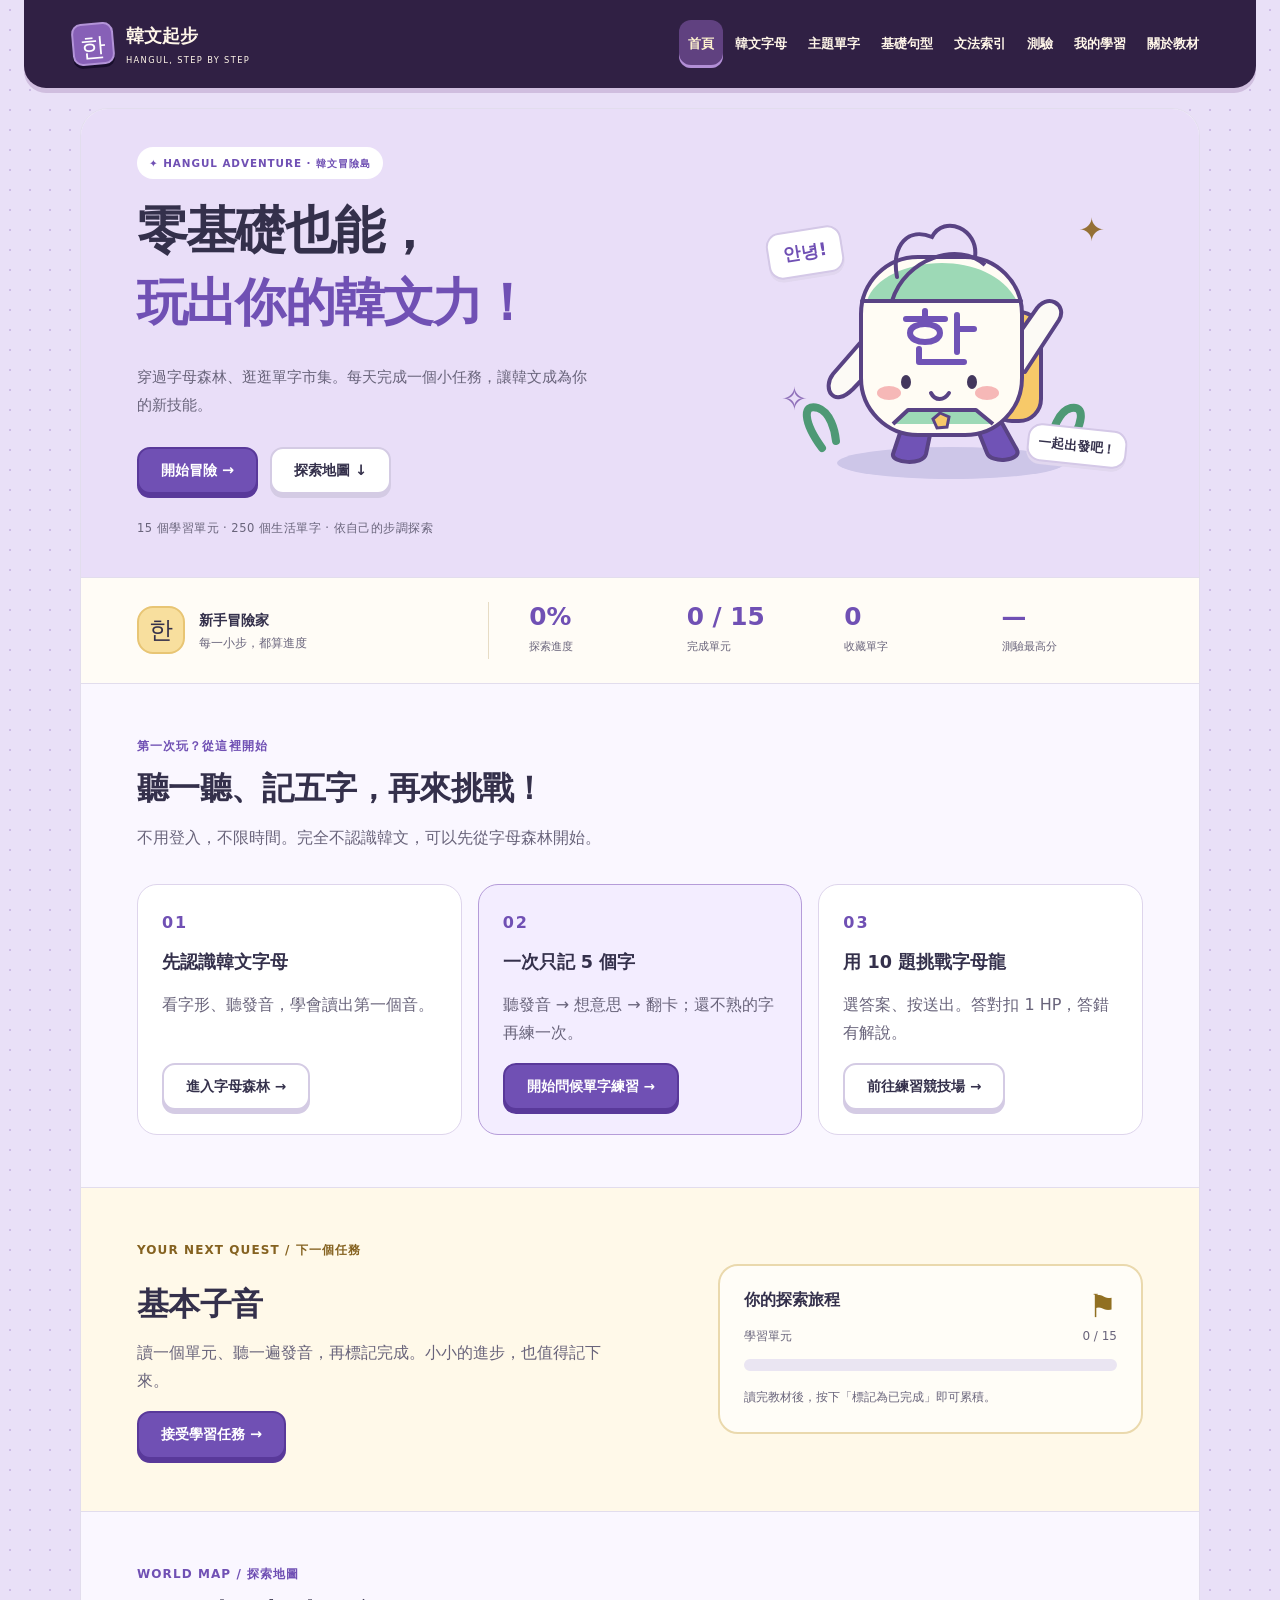
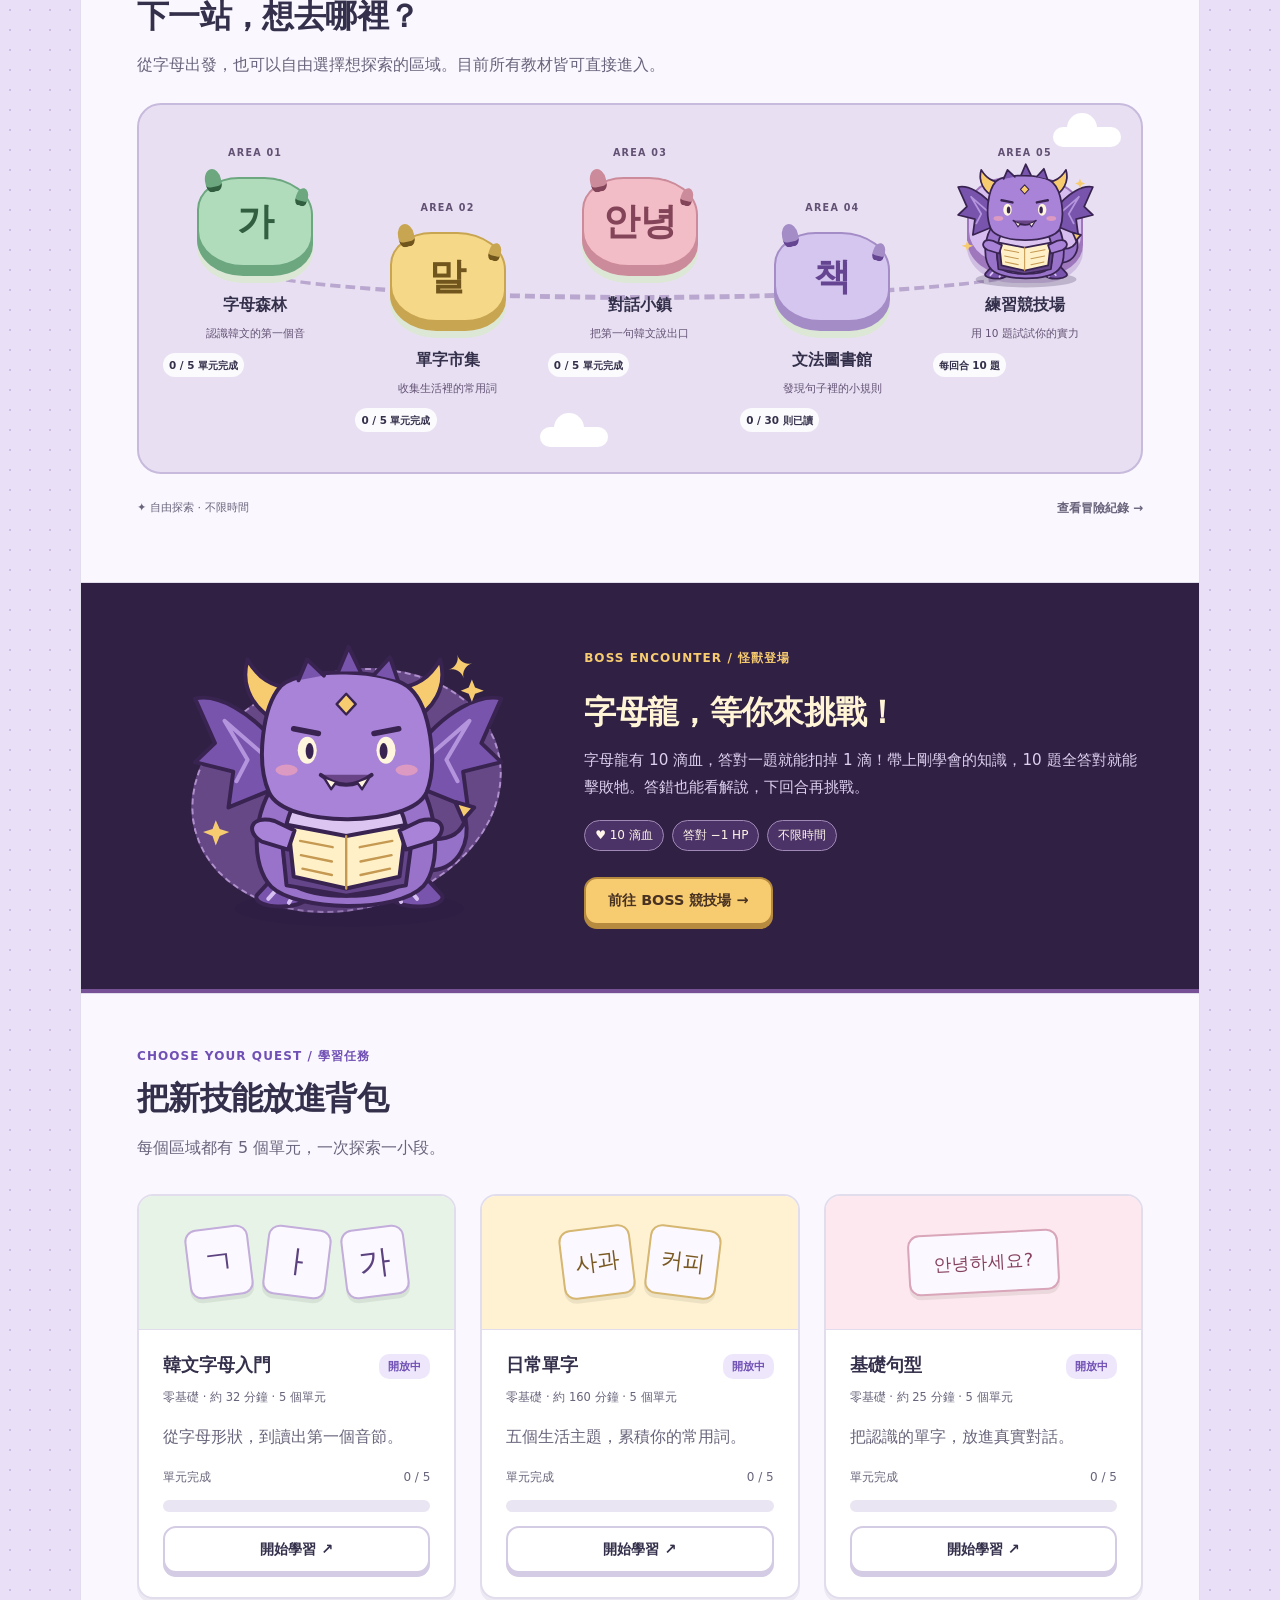
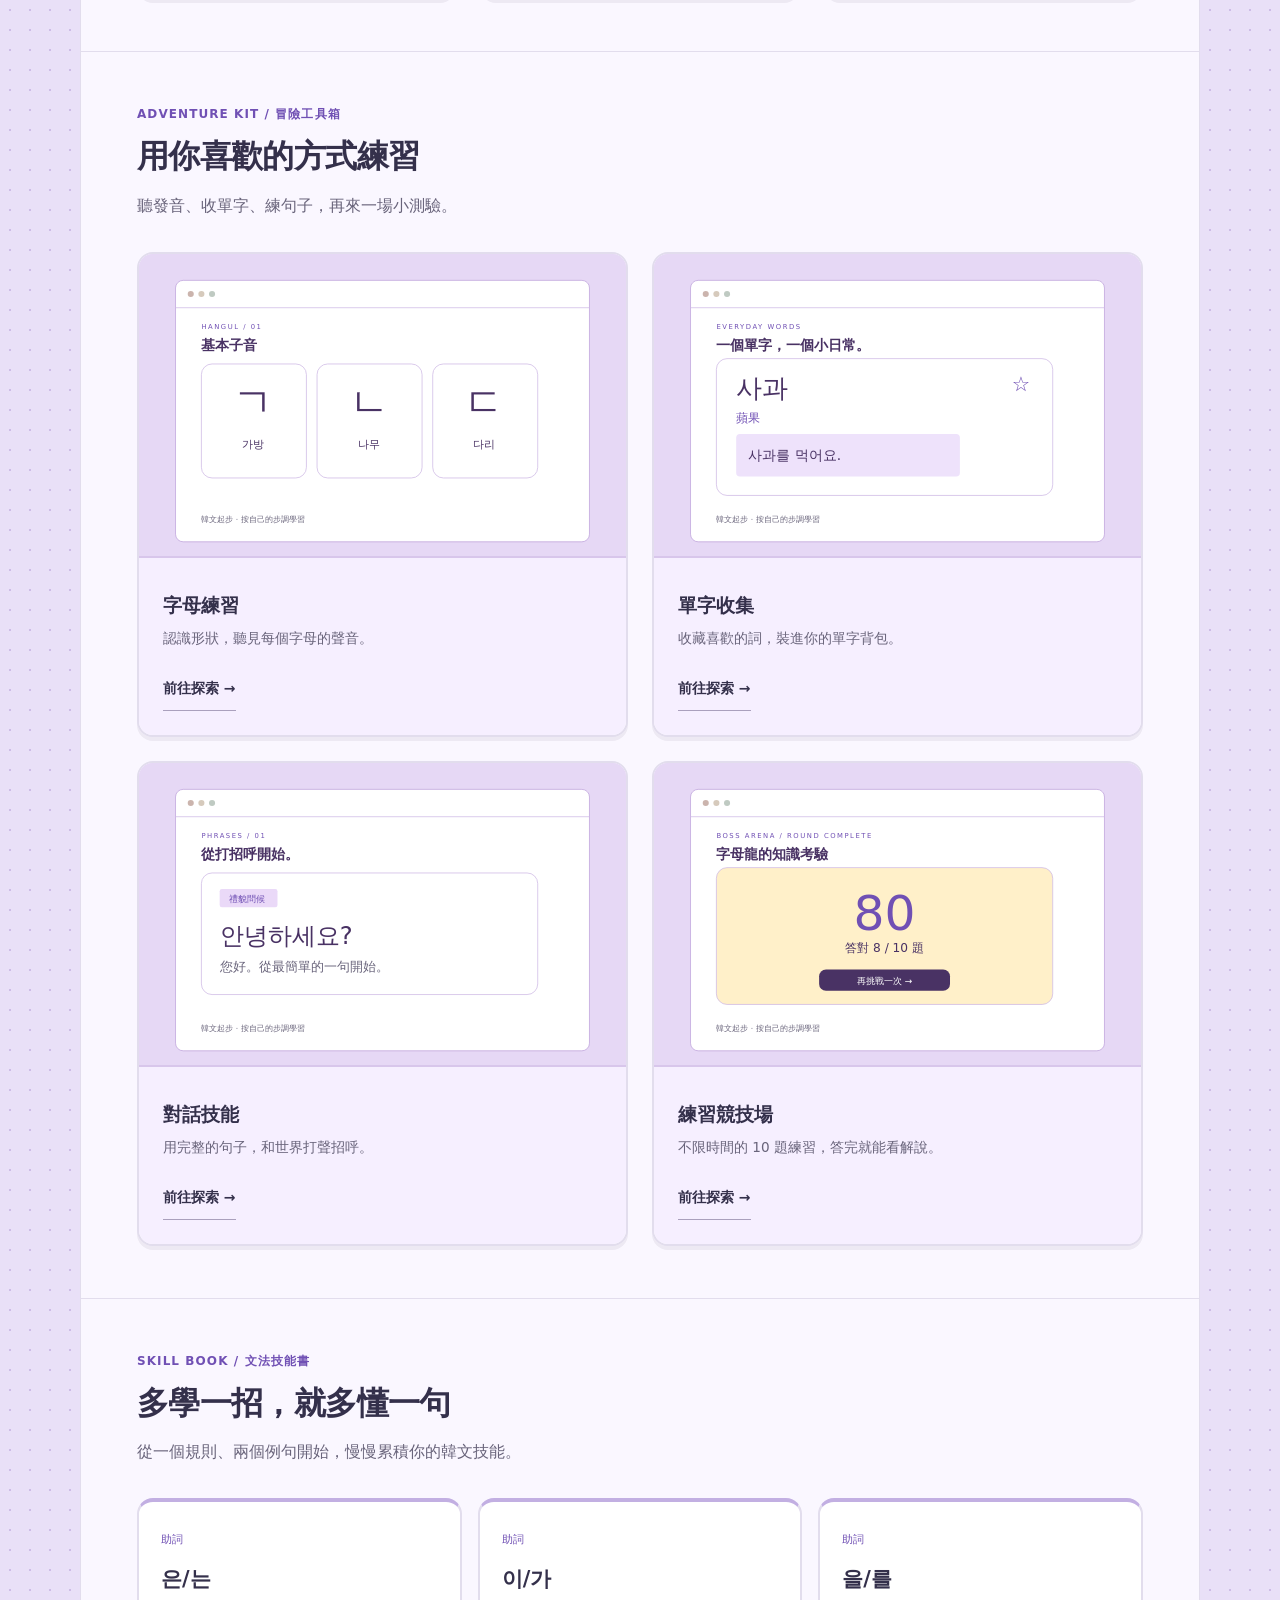
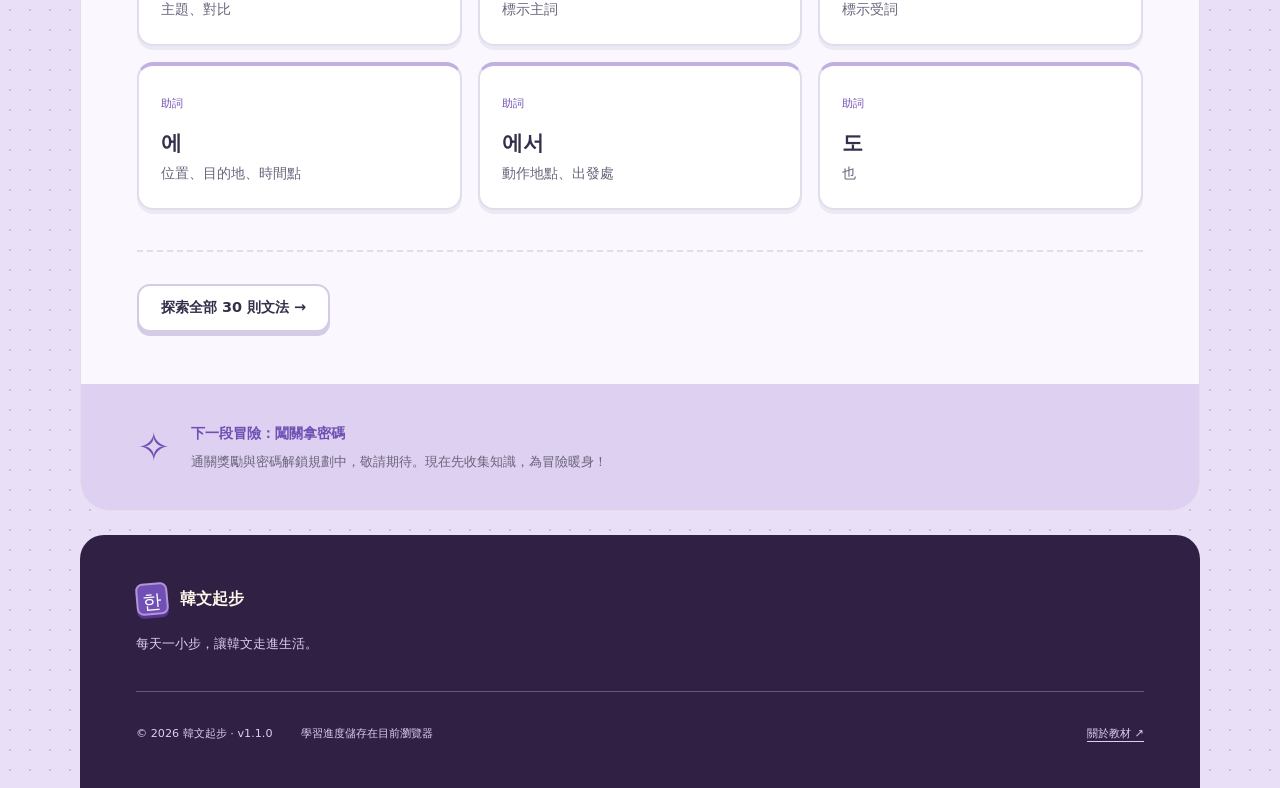
==== commit d2a5b6b9: "feat: expand Korean vocabulary and improve beginner learning flow" ====
--- a/index.html
+++ b/index.html
@@ -25,7 +25,7 @@
   <dialog id="mobile-menu" class="mobile-menu" aria-label="主要導覽"><nav id="mobile-nav" aria-label="行動版主要導覽"></nav><button id="menu-close" class="button secondary">關閉選單 ×</button></dialog>
   <div id="storage-notice" class="notice global-notice" role="status" hidden></div>
   <main id="main" tabindex="-1"><div class="loading" role="status">正在準備你的韓文學習手冊…</div></main>
-  <footer class="site-footer"><a class="brand footer-brand" href="#/home"><span class="brand-mark" lang="ko">한</span><span>韓文起步</span></a><p>每天一小步，讓韓文走進生活。</p><div class="footer-meta"><span>© 2026 韓文起步 · v1.0.0</span><span>學習進度儲存在目前瀏覽器</span><a href="#/about">關於教材 ↗</a></div></footer>
+  <footer class="site-footer"><a class="brand footer-brand" href="#/home"><span class="brand-mark" lang="ko">한</span><span>韓文起步</span></a><p>每天一小步，讓韓文走進生活。</p><div class="footer-meta"><span>© 2026 韓文起步 · v1.1.0</span><span>學習進度儲存在目前瀏覽器</span><a href="#/about">關於教材 ↗</a></div></footer>
   <dialog id="confirm-dialog" class="confirm-dialog" aria-labelledby="dialog-title" aria-describedby="dialog-description"><h2 id="dialog-title"></h2><p id="dialog-description"></p><div class="actions"><button id="dialog-cancel" class="button secondary">取消</button><button id="dialog-confirm" class="button">確定</button></div></dialog>
   <div id="announcer" class="sr-only" role="status" aria-live="polite"></div>
   <noscript><p class="notice">請啟用 JavaScript，才能使用教材、測驗與學習進度。</p></noscript>
--- a/assets/css/tokens.css
+++ b/assets/css/tokens.css
@@ -1,6 +1,6 @@
 :root {
-  --color-bg: #f5f3fc;
-  --color-surface: #fff;
+  --color-bg: #e9e0f7;
+  --color-surface: #faf7ff;
   --color-text: #34304b;
   --color-text-muted: #69647b;
   --color-border: #e2dded;
@@ -10,6 +10,10 @@
   --color-success: #287451;
   --color-danger: #a85151;
   --color-focus: #583794;
+  --color-panel: #f1eafa;
+  --color-night: #302044;
+  --color-night-muted: #ddd0ef;
+  --color-gold: #f7cc71;
   --font-sans: system-ui, -apple-system, "PingFang TC", "Microsoft JhengHei", "Noto Sans TC", "Apple SD Gothic Neo", "Malgun Gothic", "Noto Sans KR", sans-serif;
   --container-width: 1120px;
   --content-width: 840px;
--- a/assets/css/base.css
+++ b/assets/css/base.css
@@ -19,6 +19,7 @@
 .sr-only { position: absolute; width: 1px; height: 1px; padding: 0; margin: -1px; overflow: hidden; clip-path: inset(50%); white-space: nowrap; border: 0; }
 .skip-link { position: fixed; top: 8px; left: 8px; padding: 12px 24px; z-index: 100; background: white; transform: translateY(-160%); }
 .skip-link:focus { transform: translateY(0); }
+.skip-link:not(:focus) { clip-path: inset(50%); width: 1px; height: 1px; padding: 0; overflow: hidden; white-space: nowrap; }
 #main { max-width: var(--container-width); min-height: 65vh; margin: 0 auto; background: var(--color-surface); }
 .section, .page-hero, .reading { padding: 48px 20px; }
 .section + .section { border-top: 1px solid var(--color-border); }
--- a/assets/css/game.css
+++ b/assets/css/game.css
@@ -1,5 +1,31 @@
 /* Adventure theme: shared controls, map, and learning screens. */
-body { background-image: radial-gradient(#ded7ee .8px, transparent .8px); background-size: 20px 20px; }
+.quick-start { background: #fffdf7; }
+.starter-steps { list-style: none; display: grid; gap: 16px; padding: 0; margin: 0; }
+.starter-steps li { padding: 24px; border: 1px solid #ded5ec; border-radius: 20px; background: white; display: flex; flex-direction: column; align-items: flex-start; }
+.starter-steps li:nth-child(2) { background: #f3edff; border-color: #b59cd9; }
+.step-number { color: #7050b4; font-weight: 800; letter-spacing: .12em; margin-bottom: 14px; }
+.starter-steps h3 { font-size: 1.1rem; }
+.starter-steps p { color: var(--color-text-muted); flex: 1; }
+.starter-steps .button { font-size: .85rem; }
+.word-practice { padding: 24px; border: 2px solid #c8b4e6; border-radius: 24px; background: linear-gradient(135deg, #f1e8ff, #fffcf4); margin: 24px 0 48px; }
+.word-practice .eyebrow { margin-bottom: 16px; }
+.flash-word { text-align: center; font-size: clamp(2rem, 6vw, 3.5rem); margin: 30px 0 18px; overflow-wrap: anywhere; }
+.word-practice > .muted { text-align: center; }
+.flash-tools { justify-content: center; margin-bottom: 24px; }
+.flash-answer { padding: 20px; background: #ffffffd9; border-radius: 16px; margin-bottom: 20px; }
+.flash-answer .meaning { font-size: 1.3rem; font-weight: 750; }
+.flash-answer .example-block { margin-bottom: 0; }
+.word-search { display: grid; gap: 10px; margin-bottom: 20px; }
+.word-search > label:first-child { font-weight: 700; }
+.word-search input[type="search"] { width: 100%; min-width: 0; padding: 12px 16px; border: 2px solid #b9a9cf; border-radius: 12px; background: white; color: var(--color-text); }
+.favorite-filter { display: flex; gap: 10px; align-items: center; min-height: 44px; width: fit-content; }
+.favorite-filter input { width: 20px; height: 20px; accent-color: #7050b4; }
+.word-pager { justify-content: center; margin-top: 32px; }
+.word-library .vocabulary-card { min-width: 0; overflow-wrap: anywhere; }
+.quiz-help { font-weight: 650; color: var(--color-accent); margin-top: 20px; }
+@media (min-width: 800px) { .starter-steps { grid-template-columns: repeat(3, minmax(0, 1fr)); } .word-practice { padding: 32px; } }
+@media (max-width: 400px) { .word-practice { padding: 18px; } .flash-ratings .button { width: 100%; } .word-pager { gap: 10px; } }
+body { background-image: radial-gradient(#cdbce6 1px, transparent 1px); background-size: 20px 20px; }
 ::selection { background: #e0d4fa; }
 #main { border: 1px solid var(--color-border); border-radius: 28px; overflow: clip; }
 .site-header { border-bottom: 0; }
@@ -19,12 +45,12 @@
 .badge, .filter { border-radius: 10px; }
 .progress-track { height: 12px; border-radius: 20px; background: #eae5f2; border: 2px solid #eae5f2; }
 .progress-fill { border-radius: 20px; background: #7d5abc; box-shadow: inset 0 2px 0 #a38acd; }
-.page-hero { background: #f7f3ff; padding-block: 48px; }
+.page-hero { background: #e9def8; padding-block: 48px; }
 .page-title { font-size: clamp(2rem, 4.5vw, 3.25rem); }
 .section-title { font-size: clamp(1.65rem, 3vw, 2rem); }
-.section { padding-block: 52px; }
+.section { padding-block: 52px; background: var(--color-surface); }
 .eyebrow { font-weight: 750; letter-spacing: .09em; }
-.home-hero { gap: 24px; padding-block: 44px; background: #f0eafa; border-bottom: 0; }
+.home-hero { gap: 24px; padding-block: 44px; background: #e9def8; border-bottom: 0; }
 .home-hero .page-title { font-size: clamp(2rem, 4vw, 3.2rem); line-height: 1.4; letter-spacing: -.035em; }
 .home-hero .description { line-height: 1.85; }
 .adventure-label { display: inline-block; background: white; padding: 7px 12px; border-radius: 24px; font-size: .65rem; margin-bottom: 16px; }
@@ -43,22 +69,22 @@
 .player-avatar { display: grid; place-items: center; background: #f8df9e; border: 2px solid #e8c574; border-radius: 16px; width: 48px; height: 48px; font-size: 1.5rem; flex-shrink: 0; }
 .player-hud .stats { gap: 16px; }.player-hud .stat strong { font-size: 1.55rem; font-weight: 800; color: var(--color-accent); }.player-hud .stat span { font-size: .7rem; }
 .adventure-section .section-heading { margin-bottom: 24px; }
-.adventure-board { position: relative; isolation: isolate; border: 2px solid #dce9df; background: #f0f7ee; border-radius: 24px; padding: 30px 20px; overflow: hidden; }
+.adventure-board { position: relative; isolation: isolate; border: 2px solid #c7badc; background: #e8e0f2; border-radius: 24px; padding: 30px 20px; overflow: hidden; }
 .map-regions { display: grid; gap: 22px; list-style: none; margin: 0; padding: 0; position: relative; }
-.map-trail { position: absolute; top: 65px; bottom: 90px; left: 76px; border-left: 5px dashed #c9d6bb; z-index: -1; }
+.map-trail { position: absolute; top: 65px; bottom: 90px; left: 76px; border-left: 5px dashed #b9a7cf; z-index: -1; }
 .map-region { --island: #b1dcbc; --island-edge: #6ca780; --island-ink: #315f40; min-width: 0; }
 .map-region.gold { --island: #f5d888; --island-edge: #c8a551; --island-ink: #70551c; }
 .map-region.pink { --island: #f2bdc6; --island-edge: #cc8b9a; --island-ink: #834358; }
 .map-region.lavender { --island: #d5c6ef; --island-edge: #a48cc6; --island-ink: #654592; }
 .map-region.blue { --island: #b8d8ef; --island-edge: #7ca9cc; --island-ink: #356585; }
 .region-link { display: grid; grid-template-columns: 106px minmax(0, 1fr); column-gap: 18px; align-content: center; text-decoration: none; border-radius: 16px; padding: 8px 0; }
-.region-number { color: #626f5e; font-size: .6rem; letter-spacing: .13em; font-weight: 750; grid-column: 2; }
+.region-number { color: #625174; font-size: .6rem; letter-spacing: .13em; font-weight: 750; grid-column: 2; }
 .region-island { grid-column: 1; grid-row: 1 / 5; width: 100px; height: 86px; border: 2px solid var(--island-edge); border-radius: 36% 42% 35% 40%; background: var(--island); box-shadow: 0 9px 0 var(--island-edge), 0 16px 0 #dce7d6; display: grid; place-items: center; position: relative; transition: transform .18s; align-self: center; }
 .region-island > [lang] { font-size: 2rem; font-weight: 800; color: var(--island-ink); }
 .region-link:hover .region-island { transform: translateY(-5px) rotate(-3deg); }
 .island-tree { position: absolute; width: 16px; height: 23px; background: var(--island-edge); border-radius: 50% 50% 35% 35%; top: -10px; border-bottom: 5px solid var(--island-ink); }
 .tree-left { left: 6px; transform: rotate(-12deg); }.tree-right { right: 3px; top: 9px; width: 12px; height: 18px; transform: rotate(15deg); }
-.region-link h3 { grid-column: 2; font-size: 1rem; margin: 3px 0; }.region-description { grid-column: 2; font-size: .7rem; color: #596752; margin-bottom: 6px; }
+.region-link h3 { grid-column: 2; font-size: 1rem; margin: 3px 0; }.region-description { grid-column: 2; font-size: .7rem; color: #625174; margin-bottom: 6px; }
 .region-count { grid-column: 2; font-size: .65rem; font-weight: 650; width: fit-content; border-radius: 20px; background: #ffffffd9; padding: 3px 9px; }
 .map-cloud { position: absolute; width: 68px; height: 20px; background: #fff; border-radius: 40px; z-index: -1; }
 .map-cloud::before { content: ''; width: 30px; height: 30px; border-radius: 50%; background: white; position: absolute; left: 14px; bottom: 4px; }
@@ -90,7 +116,7 @@
   .player-hud { padding-inline: 32px; }.player-hud .stats { grid-template-columns: repeat(4, minmax(0, 1fr)); }
   .map-regions { grid-template-columns: repeat(5, minmax(0, 1fr)); gap: 8px; min-height: 265px; align-items: start; }
   .region-link { display: flex; flex-direction: column; gap: 0; text-align: center; }.region-number { margin-bottom: 15px; }.region-island { width: 86px; height: 72px; margin-bottom: 25px; }.region-link h3 { font-size: .85rem; }.region-description { display: none; }.region-count { font-size: .58rem; padding: 3px 6px; margin-top: 6px; }
-  .map-region:nth-child(even) { margin-top: 55px; }.map-trail { left: 8%; right: 8%; top: 96px; bottom: auto; height: 80px; border: 5px dashed #c9d6bb; border-top: 0; border-radius: 0 0 50% 50%; }
+  .map-region:nth-child(even) { margin-top: 55px; }.map-trail { left: 8%; right: 8%; top: 96px; bottom: auto; height: 80px; border: 5px dashed #b9a7cf; border-top: 0; border-radius: 0 0 50% 50%; }
   .mission-section { grid-template-columns: 1.3fr 1fr; align-items: center; }
 }
 @media (min-width: 1024px) {
@@ -105,3 +131,75 @@
   .player-hud .stats { grid-template-columns: repeat(4, minmax(0, 1fr)); gap: 6px; }.player-hud .stat strong { font-size: 1.25rem; }.player-hud .stat span { font-size: .6rem; }.player-hud { gap: 20px; }.adventure-board { padding-inline: 16px; }.region-link { column-gap: 12px; }
 }
 @media (prefers-reduced-motion: reduce) { .button:hover, .button:active, .region-link:hover .region-island { transform: none !important; } }
+/* Shared world palette extends through menus, reading panels and saved progress. */
+.site-header { background: var(--color-night); color: #fff6e9; border-radius: 0 0 22px 22px; box-shadow: 0 5px 0 #d0bedf; margin-bottom: 20px; }
+.site-header .brand-mark { background: #8760b7; border-color: #b394d8; box-shadow: 0 3px 0 #180e2c; }
+.site-header .nav-link:hover, .site-header .nav-link[aria-current="page"] { background: #604180; color: #fff4cf; box-shadow: inset 0 -3px 0 #b28fd6; }
+.site-header .menu-toggle { border-color: #a28ab9; background: #49305f; }.site-header .menu-toggle span { background: #fff4cf; }
+.mobile-menu { background: #f2e9fc; border-left: 4px solid #b496d8; }.mobile-menu .nav-link[aria-current="page"] { background: #decef2; }
+.site-footer { max-width: 1120px; background: var(--color-night); color: #fff6e9; border-radius: 24px 24px 0 0; }
+.site-footer > p, .footer-meta { color: var(--color-night-muted); }.footer-meta { border-color: #6b5084; }.footer-brand .brand-mark { border-color: #b394d8; }
+.filter { background: #faf6ff; border-color: #b6a2cf; box-shadow: 0 3px 0 #e0d3ed; }.filter[aria-pressed="true"] { background: var(--color-accent); border-color: #563592; box-shadow: 0 3px 0 #563592; }.filter:hover { background: #e8dbf7; color: #44315e; }
+.notice, .empty-state { background: #eee4fb; border-color: #c9b4e4; border-radius: 14px; }.notice { border-left-color: var(--color-accent); }
+.confirm-dialog { background: #faf5ff; border: 2px solid #baa2d5; box-shadow: 0 8px 0 #39245133; }
+.progress-summary { background: #e9dcf8; }.progress-summary .stat { background: #faf6ff; border: 2px solid #d1bce9; border-radius: 18px; padding: 20px 14px; box-shadow: 0 4px 0 #cfbce3; }.progress-summary .stat strong { font-size: clamp(1.7rem, 4vw, 2.5rem); color: var(--color-accent); }
+.progress-list a { padding-inline: 10px; border-radius: 8px; }.progress-list a:hover { background: #f0e6fc; }
+.example-block { background: #efe6f9; border: 1px solid #e0d1ed; }.quiz-feedback.success { background: #e8f5ec; }
+.course-art span { background: #fcf8ff; color: #5c4380; border-color: #c3addb; }.course-art.words span { color: #795921; border-color: #d6b772; }.course-art.sentences span { color: #85415d; border-color: #d9a5b9; }
+.showcase-card img { background: #e9dcf7; border-bottom: 2px solid #d8c6eb; }.showcase-body { background: #f6efff; }
+.info-card { background: #f4ecfe; }.info-icon { border: 2px solid #c6aade; }.coming-soon { background: #ded0f0; }
+.reading { background: var(--color-surface); }
+/* Region colours stay consistent from the map to lists and lesson details. */
+#main[data-page="alphabet"] { --zone-soft: #dcefe3; --zone-edge: #94c5a8; --zone-ink: #315e45; }
+#main[data-page="vocabulary"] { --zone-soft: #fff0ca; --zone-edge: #e0c278; --zone-ink: #705321; }
+#main[data-page="sentences"] { --zone-soft: #f9e0e9; --zone-edge: #d9a0b7; --zone-ink: #834059; }
+#main[data-page="grammar"] { --zone-soft: #e9dcf9; --zone-edge: #b79bd7; --zone-ink: #624186; }
+#main:is([data-page="alphabet"], [data-page="vocabulary"], [data-page="sentences"], [data-page="grammar"]) .page-hero { background: var(--zone-soft); border-bottom: 4px solid var(--zone-edge); position: relative; isolation: isolate; }
+#main:is([data-page="alphabet"], [data-page="vocabulary"], [data-page="sentences"], [data-page="grammar"]) .page-hero .eyebrow { color: var(--zone-ink); }
+#main:is([data-page="alphabet"], [data-page="vocabulary"], [data-page="sentences"], [data-page="grammar"]) .section { background: color-mix(in srgb, var(--zone-soft) 35%, #fff); }
+#main:is([data-page="alphabet"], [data-page="vocabulary"], [data-page="sentences"], [data-page="grammar"]) .card { border-color: var(--zone-edge); box-shadow: 0 4px 0 var(--zone-soft); }
+#main:is([data-page="alphabet"], [data-page="vocabulary"], [data-page="sentences"], [data-page="grammar"]) .lesson-symbol { color: var(--zone-ink); background: var(--zone-soft); border: 2px solid var(--zone-edge); border-radius: 16px; padding: 14px; margin-top: 20px; font-size: clamp(1.75rem, 4vw, 2.75rem); }
+#main[data-page="grammar"] .example-block { background: var(--zone-soft); }
+#main[data-page="progress"] .page-hero, #main[data-page="about"] .page-hero { background: #e3d2f4; border-bottom: 4px solid #b496d8; }
+/* The same boss illustration appears on the island, encounter panel and arena. */
+.boss-portrait { position: relative; z-index: 1; width: 100%; object-fit: contain; }
+.boss-art { position: relative; isolation: isolate; width: 100%; max-width: 350px; margin-inline: auto; }
+.boss-orbit { position: absolute; inset: 12% 5% 9%; border: 2px dashed #b08fcd; border-radius: 50%; background: #674887; transform: rotate(-15deg); }
+.boss-orbit::after { content: '✦'; position: absolute; right: 0; top: 0; color: var(--color-gold); font-size: 2rem; }
+.boss-invitation, .boss-hero { display: grid; align-items: center; gap: 28px; background: var(--color-night); color: #fff6e9; border-block: 4px solid #775196; }
+.boss-copy { min-width: 0; }.boss-copy .eyebrow { color: var(--color-gold); }.boss-copy > p:not(.eyebrow) { color: var(--color-night-muted); font-size: .95rem; }.boss-copy .section-title { color: #fff4d5; }
+.boss-copy .button { background: var(--color-gold); color: #493222; border-color: #b78b3f; box-shadow: 0 4px 0 #b78b3f; }.boss-copy .button:hover { background: #ffdc92; box-shadow: 0 6px 0 #b78b3f; }
+.boss-tags { display: flex; gap: 8px; flex-wrap: wrap; margin: 20px 0 26px; }.boss-tags span { border: 1px solid #a088b6; background: #4c3367; padding: 4px 10px; border-radius: 20px; font-size: .75rem; }
+.boss-dialogue { position: relative; z-index: 2; background: #fff1cf; color: #56402b; border: 2px solid #d2ad64; border-radius: 16px; padding: 10px 14px; font-size: .8rem; font-weight: 650; text-align: center; margin: -14px 0 0; }
+.battle-status { display: flex; align-items: center; gap: 16px; background: #eee1fb; border: 2px solid #ccb0e6; border-radius: 16px; padding: 8px 16px; margin-bottom: 20px; }
+.battle-status .boss-portrait { width: 84px; flex-shrink: 0; }.battle-status strong { color: #68428d; font-size: .85rem; }.battle-reply { font-size: .75rem; margin: 5px 0 0; color: #59476b; }
+.site-header :focus-visible, .site-footer :focus-visible, .boss-invitation :focus-visible { outline-color: var(--color-gold); }
+.boss-hero .page-title { font-size: clamp(2rem, 4vw, 3rem); }.boss-hero .boss-art { max-width: 290px; }.boss-hero { padding-block: 32px; }
+.boss-cheer .boss-portrait { animation: boss-nod .4s ease-out; }.boss-cheer .boss-dialogue { background: #e4f3d9; border-color: #99bf7e; color: #345433; }
+.boss-island { background: #d7bdef; border-color: #9f77bd; box-shadow: 0 9px 0 #9f77bd, 0 16px 0 #d0bde2; }.boss-island .boss-portrait { width: 138%; max-width: none; margin-top: -20px; }.boss-island .island-tree { display: none; }
+#main[data-page="quiz"] { background: #eee3fa; }#main[data-page="quiz"] .reading { max-width: 900px; margin: 28px auto; border: 2px solid #d5bee9; border-radius: 24px; padding: 32px; box-shadow: 0 5px 0 #dfcdec; }
+.quiz-bank { background: #fbf8ff; }.quiz-bank:has(input:checked) { background: #e8d8fa; border-color: #9270b8; }.quiz-header { background: #624184; color: #fff3d3; }
+.quiz-brief span { background: #e7d7f6; color: #593e77; }.result-card { background: #f7edcf; }
+@keyframes boss-nod { 0%,100% { transform: rotate(0); } 45% { transform: rotate(-5deg) translateY(-7px); } }
+@media (min-width: 600px) { .boss-invitation { grid-template-columns: .9fr 1.2fr; }.boss-hero { grid-template-columns: 1.3fr 1fr; } }
+@media (max-width: 599px) {
+  .site-header { margin-bottom: 10px; border-radius: 0 0 16px 16px; }.site-footer { border-radius: 18px 18px 0 0; }
+  .boss-invitation { padding-top: 24px; }.boss-invitation .boss-art { max-width: 230px; }.boss-hero .boss-art { max-width: 200px; }.boss-hero { gap: 12px; }.boss-dialogue { font-size: .7rem; padding: 8px; }
+  #main[data-page="quiz"] .reading { margin: 16px 12px; padding: 24px 16px; border-radius: 18px; }.progress-summary .stat { padding: 16px 10px; }
+}
+/* Each correct answer removes one heart; the numeric HP remains readable without colour. */
+.boss-health { width: 100%; max-width: 390px; margin: 14px 0; }
+.boss-hp-caption { display: flex; justify-content: space-between; align-items: center; gap: 8px; margin-bottom: 8px; font-size: .75rem; color: #654271; }
+.boss-hp-value { white-space: nowrap; font-size: .85rem; }
+.boss-hp-meter { display: grid; grid-template-columns: repeat(10, minmax(0, 1fr)); gap: 4px; padding: 7px; border: 2px solid #cba7d4; border-radius: 12px; background: #fcf5ff; }
+.boss-hp-segment { display: grid; place-items: center; background: #bc3e68; color: white; border-radius: 4px; line-height: 1.6; font-size: .85rem; box-shadow: inset 0 2px 0 #e1839d; }
+.boss-hp-segment.empty { background: #e5d9ec; color: #9983a7; box-shadow: none; }
+.boss-hero .boss-hp-caption { color: #ffedbf; }.boss-hero .boss-hp-meter { background: #49335e; border-color: #9c79b8; }
+.battle-avatar { position: relative; flex: 0 0 84px; }.battle-status .battle-avatar .boss-portrait { width: 100%; }.battle-details { min-width: 0; flex: 1; }
+.battle-details .boss-health { margin: 10px 0; }.battle-details .boss-hp-meter { gap: 3px; padding: 5px; }.battle-details .boss-hp-segment { font-size: .7rem; }
+.boss-damage { position: absolute; z-index: 3; top: 0; right: -8px; background: #ffe09a; color: #742736; font-size: .8rem; font-weight: 800; padding: 4px 8px; border: 2px solid #bd783f; border-radius: 10px; white-space: nowrap; animation: damage-rise .45s ease-out; }
+.boss-hit .boss-portrait { animation: boss-hit .35s ease-out; }.boss-defeated .boss-portrait { opacity: .7; }
+.result-card .boss-health { margin: 24px auto; text-align: left; }.boss-victory { border-color: #b2bc73; background: #f4f5da; }
+@keyframes boss-hit { 0%,100% { transform: translateX(0); } 25% { transform: translateX(-7px) rotate(-4deg); } 60% { transform: translateX(5px) rotate(3deg); } }
+@keyframes damage-rise { from { transform: translateY(12px); } to { transform: translateY(0); } }
+@media (max-width: 599px) { .battle-status { gap: 10px; padding: 12px 10px; }.battle-avatar { flex-basis: 54px; }.battle-details .boss-hp-caption { font-size: .62rem; }.battle-details .boss-hp-value { font-size: .72rem; }.battle-details .boss-hp-meter { gap: 2px; padding: 4px; }.battle-details .boss-hp-segment { font-size: .6rem; }.boss-damage { font-size: .65rem; right: -4px; top: auto; bottom: -20px; padding: 3px 5px; } }
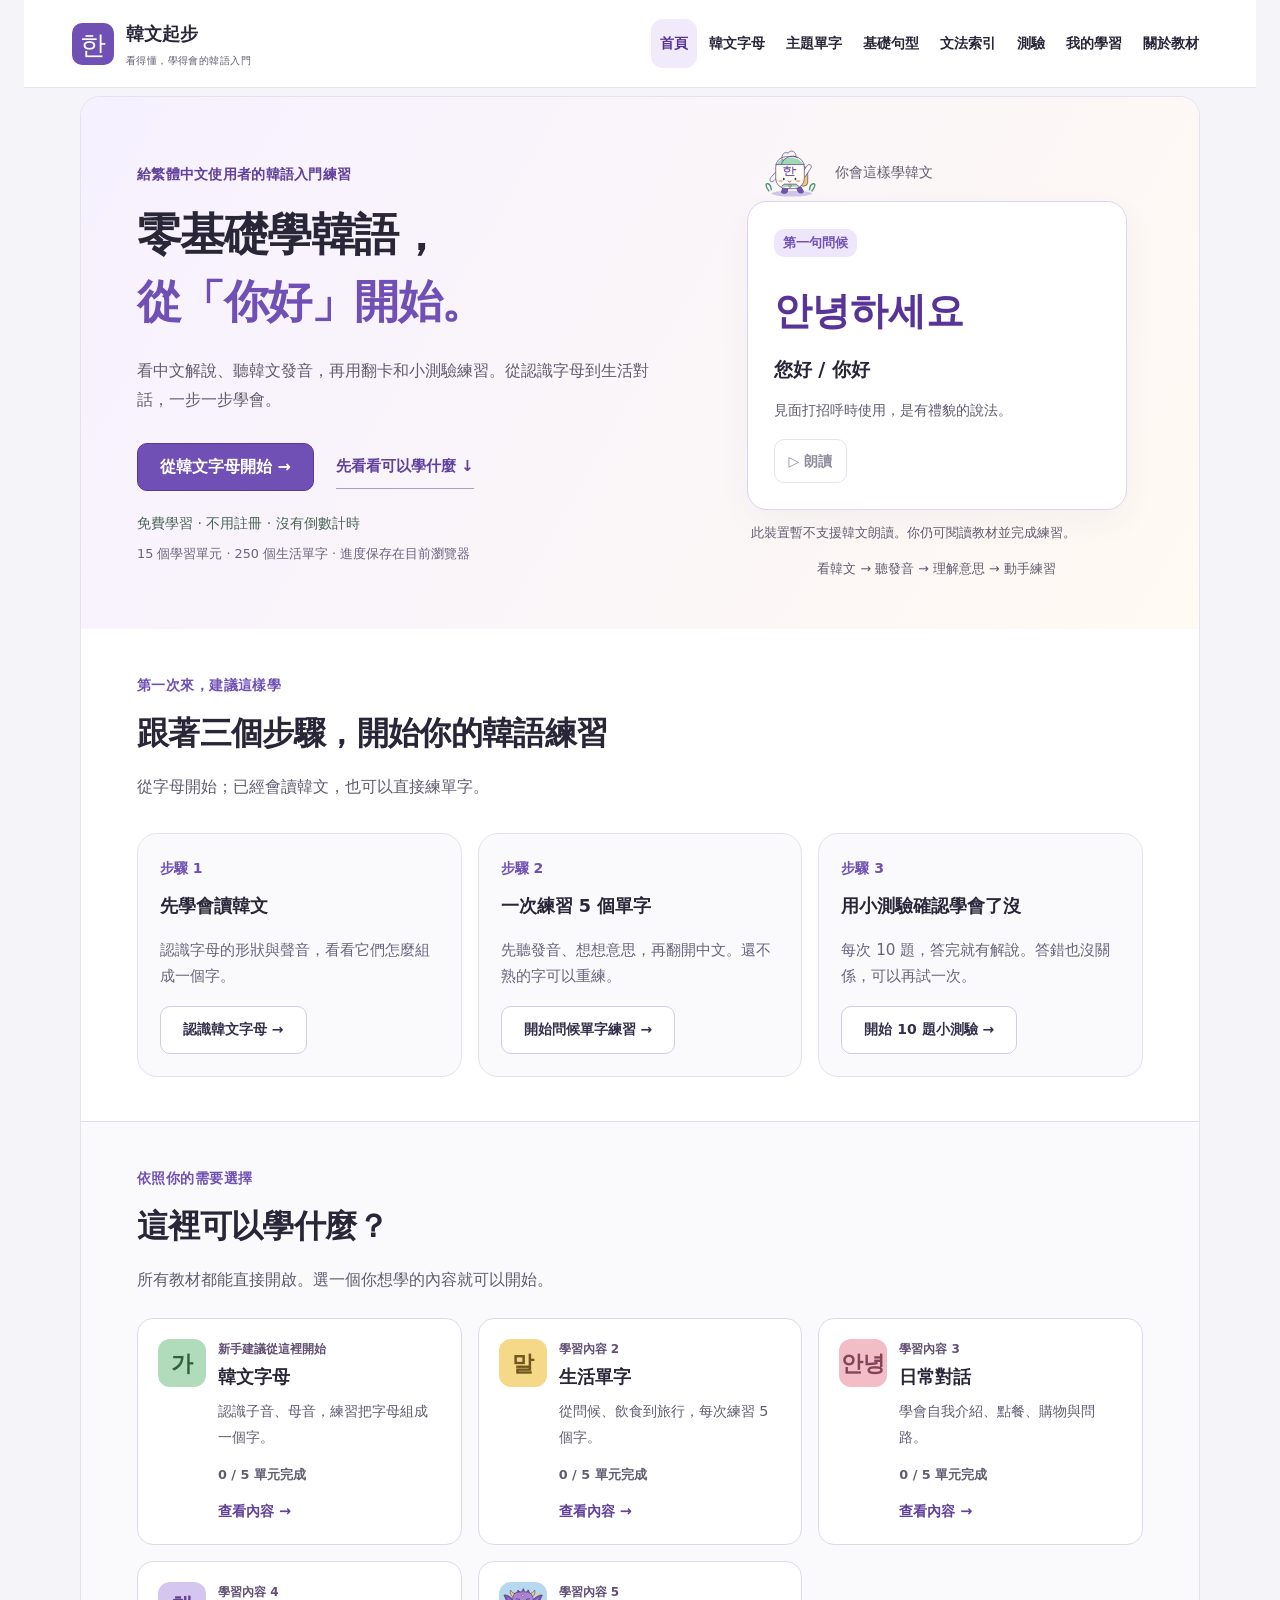
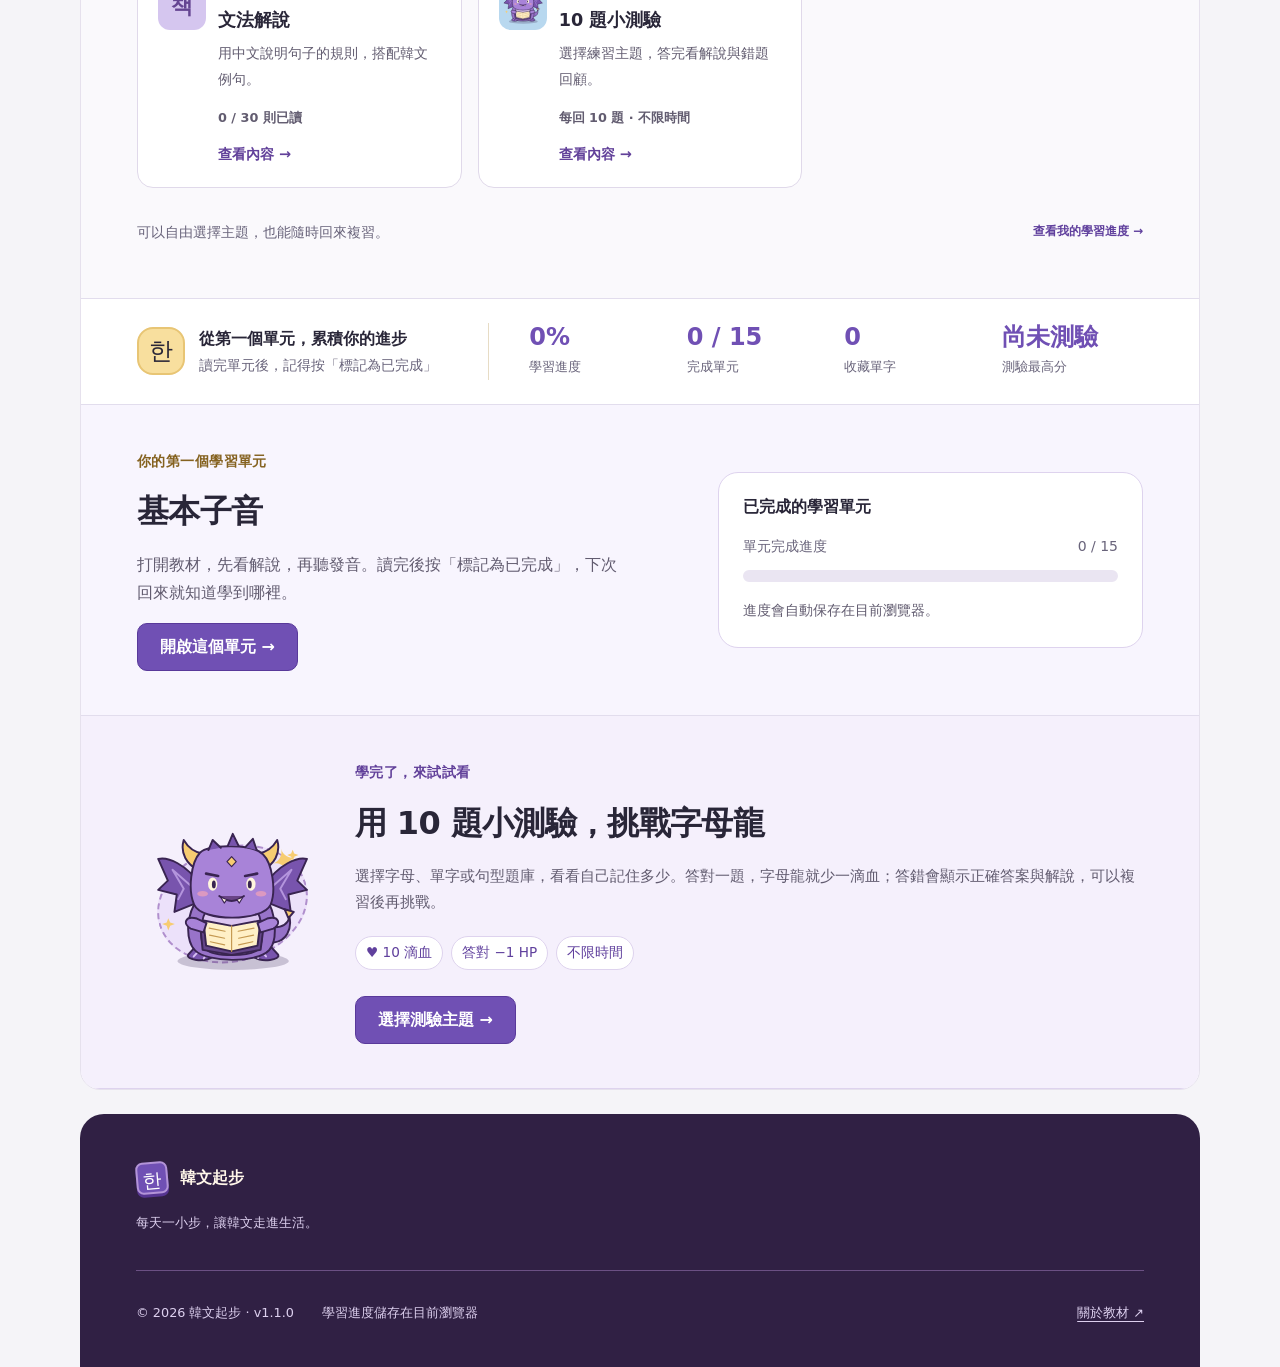
==== commit 7e64d867: "feat: simplify Korean learning UI and clarify beginner navigation" ====
--- a/index.html
+++ b/index.html
@@ -13,12 +13,13 @@
   <link rel="stylesheet" href="./assets/css/components.css">
   <link rel="stylesheet" href="./assets/css/pages.css">
   <link rel="stylesheet" href="./assets/css/game.css">
+  <link rel="stylesheet" href="./assets/css/clarity.css">
   <script type="module" src="./assets/js/app.js"></script>
 </head>
 <body>
   <a class="skip-link" href="#main">跳至主要內容</a>
   <header class="site-header">
-    <a class="brand" href="#/home" aria-label="韓文起步，回首頁"><span class="brand-mark" lang="ko">한</span><span>韓文起步<small>HANGUL, STEP BY STEP</small></span></a>
+    <a class="brand" href="#/home" aria-label="韓文起步，回首頁"><span class="brand-mark" lang="ko">한</span><span>韓文起步<small>看得懂，學得會的韓語入門</small></span></a>
     <nav id="desktop-nav" class="desktop-nav" aria-label="主要導覽"></nav>
     <button id="menu-toggle" class="menu-toggle" aria-label="開啟選單" aria-expanded="false" aria-controls="mobile-menu"><span></span><span></span><span></span></button>
   </header>
--- a/assets/css/clarity.css
+++ b/assets/css/clarity.css
@@ -0,0 +1,114 @@
+/* Reading order: purpose, next action, learning choices, then progress. */
+body { background: #f5f4f8; background-image: none; color: #292638; }
+.site-header { background: #fff; color: #292638; border-radius: 0; box-shadow: none; border-bottom: 1px solid #e6e1ed; margin-bottom: 0; }
+.site-header .brand-mark { background: #7050b4; border: 0; box-shadow: none; transform: none; }
+.brand small { font-size: .65rem; letter-spacing: .04em; color: #625c70; }
+.site-header .nav-link { font-size: .875rem; }
+.site-header .nav-link:hover, .site-header .nav-link[aria-current="page"] { background: #f0eafa; color: #593497; box-shadow: none; }
+.site-header .menu-toggle { background: #f6f3fb; color: #493369; border-color: #d5cbe4; width: auto; padding: 10px 14px; display: flex; align-items: center; gap: 8px; }
+.menu-toggle span { display: none; }
+.menu-toggle::after { content: '☰ 選單'; font-size: .9rem; font-weight: 650; }
+#main { border-color: #e6e1ed; border-radius: 20px; background: #fff; }
+.section, .reading { background: #fff; }
+.section { padding-block: 44px; }
+.description, .muted { color: #625c70; }
+.page-hero { padding-block: 36px; }
+.eyebrow { font-size: .875rem; letter-spacing: .03em; margin-bottom: 14px; }
+.page-title { font-size: clamp(1.9rem, 4vw, 3rem); line-height: 1.45; margin-bottom: 20px; }
+.section-title { font-size: clamp(1.5rem, 3vw, 2rem); line-height: 1.5; }
+.button { border-radius: 10px; box-shadow: none; min-height: 48px; font-size: 1rem; border-width: 1px; }
+.button:hover:not(:disabled), .button:active:not(:disabled) { transform: none; box-shadow: none; }
+.button.secondary, .button.secondary:hover:not(:disabled), .button.done, .button.done:hover:not(:disabled) { box-shadow: none; }
+.button.small { min-height: 44px; font-size: .875rem; }
+.text-link { font-size: .95rem; color: #60409d; }
+.card { border-width: 1px; box-shadow: none; border-radius: 16px; }
+.badge { font-size: .8rem; }
+.notice { font-size: .95rem; }
+.progress-caption { font-size: .875rem; }
+.home-hero { grid-template-columns: minmax(0, 1fr); gap: 32px; background: linear-gradient(120deg, #f6f1ff, #fffaf2); padding-block: 40px; }
+.home-hero .page-title { font-size: clamp(1.9rem, 3.5vw, 2.9rem); line-height: 1.5; }
+.adventure-label { background: none; border-radius: 0; padding: 0; font-size: .9rem; color: #62419a; letter-spacing: .02em; }
+.home-hero .description { font-size: 1rem; max-width: 540px; line-height: 1.85; }
+.hero-actions { gap: 12px 22px; }
+.hero-reassurance { font-size: .875rem; color: #4c6456; margin: 20px 0 8px; }
+.home-hero .hero-footnote { font-size: .8rem; margin-top: 0; letter-spacing: 0; }
+.hero-example { min-width: 0; max-width: 380px; width: 100%; margin: auto; }
+.example-intro { display: flex; align-items: center; gap: 12px; padding-left: 12px; }
+.example-intro img { width: 64px; height: 56px; object-fit: contain; }
+.example-intro p { margin: 0; color: #625c70; font-size: .9rem; }
+.hero-example-card { padding: 26px; background: white; border: 1px solid #ded3ee; border-radius: 20px; box-shadow: 0 12px 32px #5140700c; }
+.example-korean { color: #593497; font-size: clamp(1.8rem, 5vw, 2.4rem); font-weight: 750; margin: 20px 0 8px; overflow-wrap: anywhere; }
+.example-translation { font-size: 1.2rem; font-weight: 650; margin-bottom: 12px; }
+.hero-example-card .muted { font-size: .9rem; }
+.example-caption { font-size: .8rem; text-align: center; color: #625c70; margin: 14px 0 0; }
+.quick-start { background: #fff; }
+.starter-steps { gap: 16px; }
+.starter-steps li { padding: 22px; background: #faf9fc; border-color: #e6e1ed; }
+.starter-steps li:nth-child(2) { background: #faf9fc; border-color: #e6e1ed; }
+.step-number { font-size: .875rem; letter-spacing: 0; margin-bottom: 12px; }
+.starter-steps h3 { line-height: 1.5; }
+.starter-steps p { font-size: .95rem; }
+.starter-steps .button { font-size: .875rem; background: #fff; }
+.adventure-section { background: #faf9fc; }
+.adventure-board { background: none; border: 0; padding: 0; border-radius: 0; overflow: visible; }
+.map-regions { display: grid; gap: 16px; min-height: 0; grid-template-columns: minmax(0, 1fr); align-items: stretch; }
+.map-region:nth-child(even) { margin-top: 0; }
+.region-link { display: grid; grid-template-columns: 48px minmax(0, 1fr); gap: 4px 16px; height: 100%; padding: 22px; text-align: left; background: #fff; border: 1px solid #e0d9ea; border-radius: 16px; }
+.region-link:hover { border-color: #a28ac4; box-shadow: 0 4px 16px #513d7110; }
+.region-number { grid-column: 2; font-size: .75rem; letter-spacing: 0; margin: 0; }
+.region-island { grid-column: 1; grid-row: 1 / 4; align-self: start; width: 48px; height: 48px; border: 0; border-radius: 12px; background: var(--island); box-shadow: none; margin: 0; }
+.region-island > [lang] { font-size: 1.4rem; }
+.region-link:hover .region-island { transform: none; }
+.region-link h3 { grid-column: 2; font-size: 1.1rem; margin: 0; line-height: 1.5; }
+.region-description { display: block; grid-column: 2; font-size: .9rem; margin: 4px 0 10px; line-height: 1.8; color: #625c70; }
+.region-count { grid-column: 2; font-size: .8rem; background: none; padding: 0; margin: 0; color: #625c70; }
+.region-action { grid-column: 2; color: #62419a; font-size: .9rem; font-weight: 650; margin-top: 8px; }
+.boss-island .boss-portrait { width: 44px; max-width: 100%; margin-top: 0; }
+.hero-example .speech-note { font-size: .8rem; line-height: 1.7; color: #625c70; margin: 12px 4px 0; }
+.map-legend { margin-top: 22px; font-size: .875rem; }
+.player-hud { background: #fff; gap: 24px; }
+.player-identity strong { font-size: 1rem; }
+.player-identity div > span { font-size: .875rem; }
+.player-hud .stat span { font-size: .8rem; }
+.player-hud .stat strong { font-size: 1.5rem; }
+.mission-section { background: #f8f5fe; }
+.mission-progress { background: #fff; border: 1px solid #ded3ee; }
+.mission-progress p { font-size: .875rem; }
+.boss-invitation { background: #f5f0fc; color: #292638; border-block: 1px solid #ded3ee; }
+.boss-invitation .boss-art { max-width: 170px; }
+.boss-invitation .boss-orbit { background: #ece1fa; }
+.boss-invitation .boss-copy .eyebrow { color: #62419a; }
+.boss-invitation .boss-copy .section-title { color: #292638; }
+.boss-invitation .boss-copy > p:not(.eyebrow) { color: #625c70; }
+.boss-invitation .boss-tags span { background: #fff; color: #60409d; border-color: #ded3ee; font-size: .85rem; }
+.boss-invitation .boss-copy .button { background: #7050b4; color: #fff; border-color: #59399a; box-shadow: none; }
+.boss-invitation .boss-copy .button:hover { background: #60429f; box-shadow: none; }
+.word-practice { background: #f7f3fe; border: 1px solid #cdbce6; }
+.word-practice .muted { font-size: .95rem; }
+.word-library .vocabulary-card .meaning, .example-block .muted { font-size: .95rem; }
+.filter { box-shadow: none; font-size: .9rem; }
+.filter[aria-pressed="true"] { box-shadow: none; }
+.filter[aria-pressed="true"]:hover { background: #60429f; color: #fff; }
+.lesson-symbol { max-width: 200px; }
+.back-link { display: inline-flex; min-height: 44px; align-items: center; }
+.quiz-bank small { font-size: .85rem; }
+.footer-meta { font-size: .8rem; }
+@media (min-width: 700px) { .map-regions { grid-template-columns: repeat(2, minmax(0, 1fr)); } }
+@media (min-width: 1024px) {
+  .site-header .menu-toggle { display: none; }
+  .home-hero { grid-template-columns: minmax(0, 1.35fr) minmax(0, 1fr); gap: 36px; padding-block: 48px; }
+  .map-regions { grid-template-columns: repeat(3, minmax(0, 1fr)); }
+  .region-link { padding: 20px; gap: 4px 12px; }
+  .boss-invitation { grid-template-columns: 190px minmax(0, 1fr); }
+}
+@media (max-width: 599px) {
+  #main { border-radius: 0; }
+  .home-hero { gap: 24px; }
+  .hero-actions { align-items: stretch; flex-direction: column; }
+  .hero-actions .text-link { align-self: center; }
+  .player-hud .stats { grid-template-columns: repeat(2, minmax(0, 1fr)); gap: 20px; }
+  .player-hud .stat span { font-size: .85rem; }
+  .player-hud .stat strong { font-size: 1.5rem; }
+  .boss-invitation { gap: 16px; }
+  .boss-invitation .boss-art { max-width: 120px; }
+}
